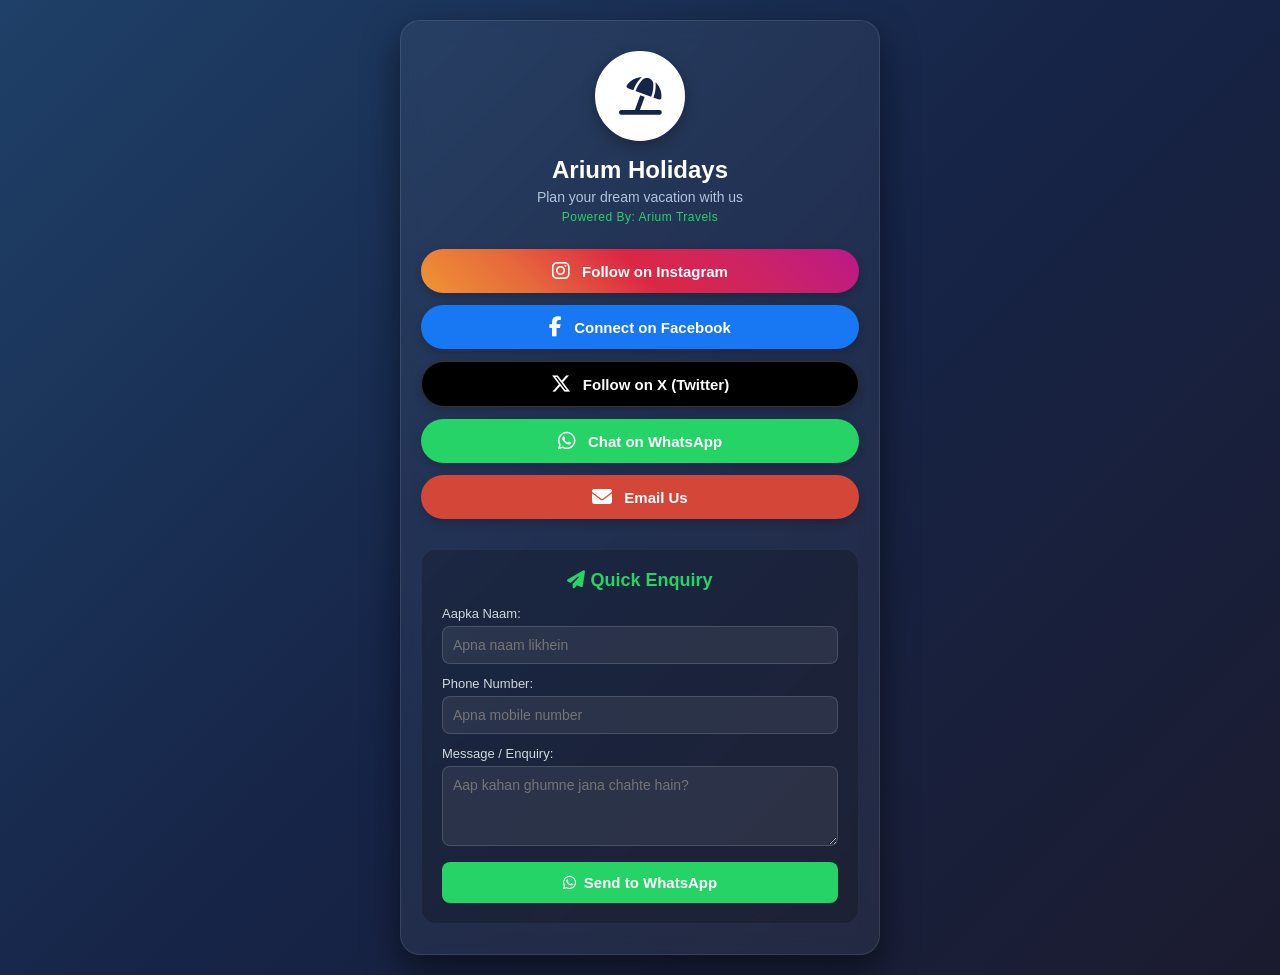
==== index.html @ dd7bf719 "Add files via upload" ====
<!DOCTYPE html>
<html lang="en">
<head>
    <meta charset="UTF-8">
    <meta name="viewport" content="width=device-width, initial-scale=1.0">
    <title>Arium Holidays - Connect With Us</title>
    <link rel="stylesheet" href="https://cdnjs.cloudflare.com/ajax/libs/font-awesome/6.4.0/css/all.min.css">
    <style>
        * {
            margin: 0;
            padding: 0;
            box-sizing: border-box;
            font-family: 'Segoe UI', Tahoma, Geneva, Verdana, sans-serif;
        }
        body {
            background: linear-gradient(135deg, #1f4068, #162447, #1b1b2f);
            color: #ffffff;
            min-height: 100vh;
            display: flex;
            justify-content: center;
            align-items: center;
            padding: 20px;
        }
        .container {
            width: 100%;
            max-width: 480px;
            background: rgba(255, 255, 255, 0.05);
            backdrop-filter: blur(10px);
            border: 1px solid rgba(255, 255, 255, 0.1);
            border-radius: 20px;
            padding: 30px 20px;
            box-shadow: 0 15px 35px rgba(0, 0, 0, 0.5);
            text-align: center;
        }
        .logo-container {
            width: 90px;
            height: 90px;
            margin: 0 auto 15px;
            border-radius: 50%;
            overflow: hidden;
            border: 3px solid #ffffff;
            background: #ffffff;
            display: flex;
            align-items: center;
            justify-content: center;
            box-shadow: 0 5px 15px rgba(0,0,0,0.3);
        }
        .logo-container i {
            font-size: 38px;
            color: #162447;
        }
        h1 { font-size: 24px; margin-bottom: 5px; color: #ffffff; }
        p.subtitle { font-size: 14px; color: #b0c4de; margin-bottom: 5px; }
        .powered-by {
            font-size: 12px;
            color: #25d366;
            margin-bottom: 25px;
            font-weight: 500;
            letter-spacing: 0.5px;
        }
        .social-links {
            display: flex;
            flex-direction: column;
            gap: 12px;
            margin-bottom: 30px;
        }
        .btn {
            display: flex;
            align-items: center;
            justify-content: center;
            gap: 12px;
            padding: 12px 20px;
            border-radius: 50px;
            text-decoration: none;
            color: #ffffff;
            font-weight: 600;
            font-size: 15px;
            transition: all 0.3s ease;
            box-shadow: 0 4px 10px rgba(0,0,0,0.2);
        }
        .btn i { font-size: 20px; }
        .btn-instagram {
            background: linear-gradient(45deg, #f09433, #e6683c, #dc2743, #cc2366, #bc1888);
        }
        .btn-facebook { background: #1877f2; }
        .btn-twitter { background: #000000; border: 1px solid #333; }
        .btn-whatsapp { background: #25d366; }
        .btn-email { background: #d44638; }
        .btn:hover { transform: translateY(-3px); opacity: 0.95; }
        .form-section {
            background: rgba(0, 0, 0, 0.2);
            padding: 20px;
            border-radius: 15px;
            text-align: left;
            border: 1px solid rgba(255, 255, 255, 0.05);
        }
        .form-section h3 {
            font-size: 18px;
            margin-bottom: 15px;
            text-align: center;
            color: #25d366;
        }
        .input-group { margin-bottom: 12px; }
        .input-group label {
            display: block;
            font-size: 13px;
            margin-bottom: 5px;
            color: #cfd8dc;
        }
        .input-group input,
        .input-group textarea {
            width: 100%;
            padding: 10px;
            background: rgba(255, 255, 255, 0.07);
            border: 1px solid rgba(255, 255, 255, 0.15);
            border-radius: 8px;
            color: #ffffff;
            font-size: 14px;
            outline: none;
        }
        .input-group textarea {
            resize: vertical;
            height: 80px;
        }
        .submit-btn {
            width: 100%;
            padding: 12px;
            background: #25d366;
            color: #ffffff;
            border: none;
            border-radius: 8px;
            font-weight: 600;
            font-size: 15px;
            cursor: pointer;
            display: flex;
            align-items: center;
            justify-content: center;
            gap: 8px;
        }
        .submit-btn:hover { background: #20ba5a; }
    </style>
</head>
<body>
    <div class="container">
        <div class="logo-container">
            <i class="fa-solid fa-umbrella-beach"></i>
        </div>

        <h1>Arium Holidays</h1>
        <p class="subtitle">Plan your dream vacation with us</p>
        <div class="powered-by">Powered By: Arium Travels</div>

        <div class="social-links">
            <a href="https://instagram.com/AapkaInstagramUsername" target="_blank" class="btn btn-instagram">
                <i class="fa-brands fa-instagram"></i> Follow on Instagram
            </a>

            <a href="https://facebook.com/AapkaFacebookPage" target="_blank" class="btn btn-facebook">
                <i class="fa-brands fa-facebook-f"></i> Connect on Facebook
            </a>

            <a href="https://x.com/AapkaXUsername" target="_blank" class="btn btn-twitter">
                <i class="fa-brands fa-x-twitter"></i> Follow on X (Twitter)
            </a>

            <a href="https://wa.me/919889890368?text=Hello,%20mujhe%20Arium%20Holidays%20ke%20packages%20ke%20bare%20mein%20jaankari%20chahiye." target="_blank" class="btn btn-whatsapp">
                <i class="fa-brands fa-whatsapp"></i> Chat on WhatsApp
            </a>

            <a href="mailto:Sales@ariumtravels.com" class="btn btn-email">
                <i class="fa-solid fa-envelope"></i> Email Us
            </a>
        </div>

        <div class="form-section">
            <h3><i class="fa-solid fa-paper-plane"></i> Quick Enquiry</h3>

            <form id="whatsappForm" onsubmit="sendToWhatsApp(event)">
                <div class="input-group">
                    <label for="name">Aapka Naam:</label>
                    <input type="text" id="name" placeholder="Apna naam likhein" required>
                </div>

                <div class="input-group">
                    <label for="phone">Phone Number:</label>
                    <input type="tel" id="phone" placeholder="Apna mobile number" required>
                </div>

                <div class="input-group">
                    <label for="message">Message / Enquiry:</label>
                    <textarea id="message" placeholder="Aap kahan ghumne jana chahte hain?" required></textarea>
                </div>

                <button type="submit" class="submit-btn">
                    <i class="fa-brands fa-whatsapp"></i> Send to WhatsApp
                </button>
            </form>
        </div>
    </div>

    <script>
        function sendToWhatsApp(event) {
            event.preventDefault();

            const whatsappNumber = "919889890368";
            const name = document.getElementById('name').value;
            const phone = document.getElementById('phone').value;
            const message = document.getElementById('message').value;

            const url = `https://wa.me/${whatsappNumber}?text=${encodeURIComponent(
                `*New Holiday Enquiry (Arium Holidays)*\n\n*Name:* ${name}\n*Phone:* ${phone}\n*Message:* ${message}`
            )}`;

            window.open(url, '_blank');
        }
    </script>
</body>
</html>
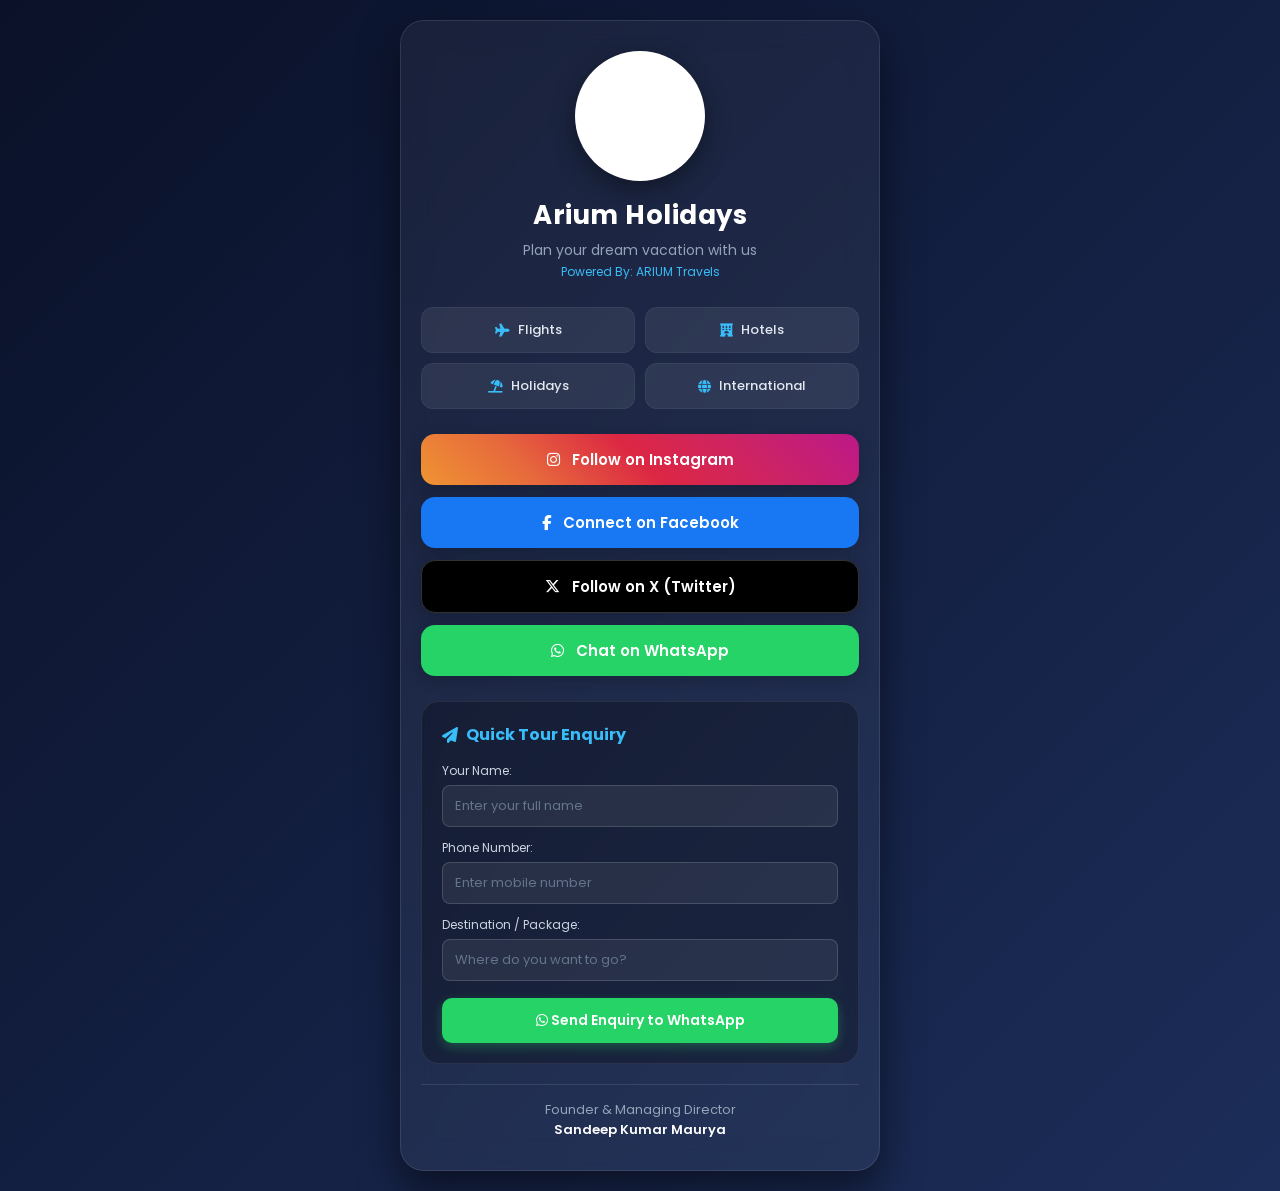
==== commit 02dfad26: "Revamp index.html with new title and styles Updated title and styling for improved aesthetics. Enhan" ====
--- a/index.html
+++ b/index.html
@@ -3,17 +3,18 @@
 <head>
     <meta charset="UTF-8">
     <meta name="viewport" content="width=device-width, initial-scale=1.0">
-    <title>Arium Holidays - Connect With Us</title>
+    <title>Arium Holidays | Powered By Arium Travels</title>
+    <link href="https://fonts.googleapis.com/css2?family=Poppins:wght@300;400;500;600;700&display=swap" rel="stylesheet">
     <link rel="stylesheet" href="https://cdnjs.cloudflare.com/ajax/libs/font-awesome/6.4.0/css/all.min.css">
     <style>
         * {
             margin: 0;
             padding: 0;
             box-sizing: border-box;
-            font-family: 'Segoe UI', Tahoma, Geneva, Verdana, sans-serif;
+            font-family: 'Poppins', sans-serif;
         }
         body {
-            background: linear-gradient(135deg, #1f4068, #162447, #1b1b2f);
+            background: linear-gradient(135deg, #0a1128 0%, #1c2d59 100%);
             color: #ffffff;
             min-height: 100vh;
             display: flex;
@@ -25,194 +26,230 @@
             width: 100%;
             max-width: 480px;
             background: rgba(255, 255, 255, 0.05);
-            backdrop-filter: blur(10px);
+            backdrop-filter: blur(16px);
+            -webkit-backdrop-filter: blur(16px);
             border: 1px solid rgba(255, 255, 255, 0.1);
-            border-radius: 20px;
+            border-radius: 24px;
             padding: 30px 20px;
-            box-shadow: 0 15px 35px rgba(0, 0, 0, 0.5);
+            box-shadow: 0 20px 40px rgba(0, 0, 0, 0.5);
             text-align: center;
         }
         .logo-container {
-            width: 90px;
-            height: 90px;
-            margin: 0 auto 15px;
+            width: 130px;
+            height: 130px;
+            margin: 0 auto 15px auto;
             border-radius: 50%;
             overflow: hidden;
-            border: 3px solid #ffffff;
+            border: 3px solid rgba(255, 255, 255, 0.2);
+            box-shadow: 0 8px 25px rgba(0, 0, 0, 0.4);
             background: #ffffff;
+        }
+        .logo-container img {
+            width: 100%;
+            height: 100%;
+            object-fit: cover;
+        }
+        h1 {
+            font-size: 26px;
+            font-weight: 700;
+            margin-bottom: 5px;
+            letter-spacing: 0.5px;
+        }
+        .tagline {
+            font-size: 14px;
+            color: #94a3b8;
+            margin-bottom: 25px;
+            font-weight: 400;
+        }
+        .services-grid {
+            display: grid;
+            grid-template-columns: repeat(2, 1fr);
+            gap: 10px;
+            margin-bottom: 25px;
+        }
+        .service-card {
+            background: rgba(255, 255, 255, 0.08);
+            border: 1px solid rgba(255, 255, 255, 0.05);
+            padding: 12px;
+            border-radius: 12px;
+            font-size: 13px;
+            font-weight: 500;
+            color: #e2e8f0;
             display: flex;
             align-items: center;
             justify-content: center;
-            box-shadow: 0 5px 15px rgba(0,0,0,0.3);
-        }
-        .logo-container i {
-            font-size: 38px;
-            color: #162447;
-        }
-        h1 { font-size: 24px; margin-bottom: 5px; color: #ffffff; }
-        p.subtitle { font-size: 14px; color: #b0c4de; margin-bottom: 5px; }
-        .powered-by {
-            font-size: 12px;
-            color: #25d366;
-            margin-bottom: 25px;
-            font-weight: 500;
-            letter-spacing: 0.5px;
-        }
-        .social-links {
+            gap: 8px;
+        }
+        .service-card i {
+            color: #38bdf8;
+        }
+        .btn-group {
             display: flex;
             flex-direction: column;
             gap: 12px;
-            margin-bottom: 30px;
-        }
-        .btn {
+            margin-bottom: 25px;
+        }
+        .social-btn {
             display: flex;
             align-items: center;
             justify-content: center;
             gap: 12px;
-            padding: 12px 20px;
-            border-radius: 50px;
+            width: 100%;
+            padding: 14px;
+            border-radius: 14px;
+            font-size: 15px;
+            font-weight: 600;
             text-decoration: none;
             color: #ffffff;
-            font-weight: 600;
-            font-size: 15px;
-            transition: all 0.3s ease;
-            box-shadow: 0 4px 10px rgba(0,0,0,0.2);
-        }
-        .btn i { font-size: 20px; }
-        .btn-instagram {
-            background: linear-gradient(45deg, #f09433, #e6683c, #dc2743, #cc2366, #bc1888);
-        }
-        .btn-facebook { background: #1877f2; }
-        .btn-twitter { background: #000000; border: 1px solid #333; }
-        .btn-whatsapp { background: #25d366; }
-        .btn-email { background: #d44638; }
-        .btn:hover { transform: translateY(-3px); opacity: 0.95; }
-        .form-section {
-            background: rgba(0, 0, 0, 0.2);
+            transition: transform 0.2s ease, opacity 0.2s ease;
+            box-shadow: 0 4px 15px rgba(0,0,0,0.2);
+        }
+        .social-btn:active {
+            transform: scale(0.98);
+        }
+        .instagram { background: linear-gradient(45deg, #f09433, #e6683c, #dc2743, #cc2366, #bc1888); }
+        .facebook { background: #1877f2; }
+        .twitter { background: #000000; border: 1px solid #333; }
+        .whatsapp { background: #25d366; }
+        .email-btn { background: #ea4335; }
+
+        .enquiry-box {
+            background: rgba(0, 0, 0, 0.25);
+            border: 1px solid rgba(255, 255, 255, 0.08);
+            border-radius: 18px;
             padding: 20px;
-            border-radius: 15px;
             text-align: left;
-            border: 1px solid rgba(255, 255, 255, 0.05);
-        }
-        .form-section h3 {
-            font-size: 18px;
+            margin-bottom: 20px;
+        }
+        .enquiry-box h3 {
+            font-size: 16px;
+            color: #38bdf8;
             margin-bottom: 15px;
-            text-align: center;
-            color: #25d366;
-        }
-        .input-group { margin-bottom: 12px; }
-        .input-group label {
+            display: flex;
+            align-items: center;
+            gap: 8px;
+        }
+        .form-group {
+            margin-bottom: 12px;
+        }
+        .form-group label {
             display: block;
-            font-size: 13px;
+            font-size: 12px;
+            color: #cbd5e1;
             margin-bottom: 5px;
-            color: #cfd8dc;
-        }
-        .input-group input,
-        .input-group textarea {
-            width: 100%;
-            padding: 10px;
+        }
+        .form-control {
+            width: 100%;
+            padding: 10px 12px;
             background: rgba(255, 255, 255, 0.07);
             border: 1px solid rgba(255, 255, 255, 0.15);
             border-radius: 8px;
             color: #ffffff;
+            font-size: 13px;
+            outline: none;
+        }
+        .form-control::placeholder {
+            color: #64748b;
+        }
+        .submit-btn {
+            width: 100%;
+            background: #25d366;
+            color: white;
+            border: none;
+            padding: 12px;
+            border-radius: 10px;
+            font-weight: 600;
             font-size: 14px;
-            outline: none;
-        }
-        .input-group textarea {
-            resize: vertical;
-            height: 80px;
-        }
-        .submit-btn {
-            width: 100%;
-            padding: 12px;
-            background: #25d366;
-            color: #ffffff;
-            border: none;
-            border-radius: 8px;
+            cursor: pointer;
+            margin-top: 5px;
+            box-shadow: 0 4px 12px rgba(37, 211, 102, 0.3);
+        }
+        .founder-section {
+            border-top: 1px solid rgba(255, 255, 255, 0.1);
+            padding-top: 15px;
+            margin-top: 15px;
+            font-size: 13px;
+            color: #94a3b8;
+        }
+        .founder-section span {
+            color: #ffffff;
             font-weight: 600;
-            font-size: 15px;
-            cursor: pointer;
-            display: flex;
-            align-items: center;
-            justify-content: center;
-            gap: 8px;
-        }
-        .submit-btn:hover { background: #20ba5a; }
+        }
     </style>
 </head>
 <body>
+
     <div class="container">
+        <!-- Logo -->
         <div class="logo-container">
-            <i class="fa-solid fa-umbrella-beach"></i>
+            <img src="45288.png" alt="Arium Holidays Logo">
         </div>
 
         <h1>Arium Holidays</h1>
-        <p class="subtitle">Plan your dream vacation with us</p>
-        <div class="powered-by">Powered By: Arium Travels</div>
-
-        <div class="social-links">
-            <a href="https://instagram.com/AapkaInstagramUsername" target="_blank" class="btn btn-instagram">
-                <i class="fa-brands fa-instagram"></i> Follow on Instagram
-            </a>
-
-            <a href="https://facebook.com/AapkaFacebookPage" target="_blank" class="btn btn-facebook">
-                <i class="fa-brands fa-facebook-f"></i> Connect on Facebook
-            </a>
-
-            <a href="https://x.com/AapkaXUsername" target="_blank" class="btn btn-twitter">
-                <i class="fa-brands fa-x-twitter"></i> Follow on X (Twitter)
-            </a>
-
-            <a href="https://wa.me/919889890368?text=Hello,%20mujhe%20Arium%20Holidays%20ke%20packages%20ke%20bare%20mein%20jaankari%20chahiye." target="_blank" class="btn btn-whatsapp">
-                <i class="fa-brands fa-whatsapp"></i> Chat on WhatsApp
-            </a>
-
-            <a href="mailto:Sales@ariumtravels.com" class="btn btn-email">
-                <i class="fa-solid fa-envelope"></i> Email Us
-            </a>
-        </div>
-
-        <div class="form-section">
-            <h3><i class="fa-solid fa-paper-plane"></i> Quick Enquiry</h3>
-
-            <form id="whatsappForm" onsubmit="sendToWhatsApp(event)">
-                <div class="input-group">
-                    <label for="name">Aapka Naam:</label>
-                    <input type="text" id="name" placeholder="Apna naam likhein" required>
+        <p class="tagline">Plan your dream vacation with us<br><span style="font-size: 12px; color: #38bdf8;">Powered By: ARIUM Travels</span></p>
+
+        <!-- Services Highlights -->
+        <div class="services-grid">
+            <div class="service-card"><i class="fas fa-plane"></i> Flights</div>
+            <div class="service-card"><i class="fas fa-hotel"></i> Hotels</div>
+            <div class="service-card"><i class="fas fa-umbrella-beach"></i> Holidays</div>
+            <div class="service-card"><i class="fas fa-globe"></i> International</div>
+        </div>
+
+        <!-- Social Links Buttons -->
+        <div class="btn-group">
+            <a href="https://www.instagram.com/ariumtravels?stkn=MW42bW94dzFkc2R2MA==" target="_blank" class="social-btn instagram">
+                <i class="fab fa-instagram"></i> Follow on Instagram
+            </a>
+            <a href="https://www.facebook.com/share/1Ei2sTT6kd/" target="_blank" class="social-btn facebook">
+                <i class="fab fa-facebook-f"></i> Connect on Facebook
+            </a>
+            <a href="https://x.com/AriumTravel" target="_blank" class="social-btn twitter">
+                <i class="fab fa-x-twitter"></i> Follow on X (Twitter)
+            </a>
+            <a href="https://wa.me/919889890368?text=Hello%20Arium%20Holidays,%20I%20want%20to%20enquire%20about%20tour%20packages." target="_blank" class="social-btn whatsapp">
+                <i class="fab fa-whatsapp"></i> Chat on WhatsApp
+            </a>
+        </div>
+
+        <!-- Quick Enquiry Form -->
+        <div class="enquiry-box">
+            <h3><i class="fas fa-paper-plane"></i> Quick Tour Enquiry</h3>
+            <form id="enquiryForm" onsubmit="sendToWhatsApp(event)">
+                <div class="form-group">
+                    <label>Your Name:</label>
+                    <input type="text" id="name" class="form-control" placeholder="Enter your full name" required>
                 </div>
-
-                <div class="input-group">
-                    <label for="phone">Phone Number:</label>
-                    <input type="tel" id="phone" placeholder="Apna mobile number" required>
+                <div class="form-group">
+                    <label>Phone Number:</label>
+                    <input type="tel" id="phone" class="form-control" placeholder="Enter mobile number" required>
                 </div>
-
-                <div class="input-group">
-                    <label for="message">Message / Enquiry:</label>
-                    <textarea id="message" placeholder="Aap kahan ghumne jana chahte hain?" required></textarea>
+                <div class="form-group">
+                    <label>Destination / Package:</label>
+                    <input type="text" id="destination" class="form-control" placeholder="Where do you want to go?" required>
                 </div>
-
-                <button type="submit" class="submit-btn">
-                    <i class="fa-brands fa-whatsapp"></i> Send to WhatsApp
-                </button>
+                <button type="submit" class="submit-btn"><i class="fab fa-whatsapp"></i> Send Enquiry to WhatsApp</button>
             </form>
+        </div>
+
+        <!-- Founder Details -->
+        <div class="founder-section">
+            Founder & Managing Director<br>
+            <span>Sandeep Kumar Maurya</span>
         </div>
     </div>
 
     <script>
         function sendToWhatsApp(event) {
             event.preventDefault();
-
-            const whatsappNumber = "919889890368";
-            const name = document.getElementById('name').value;
-            const phone = document.getElementById('phone').value;
-            const message = document.getElementById('message').value;
-
-            const url = `https://wa.me/${whatsappNumber}?text=${encodeURIComponent(
-                `*New Holiday Enquiry (Arium Holidays)*\n\n*Name:* ${name}\n*Phone:* ${phone}\n*Message:* ${message}`
-            )}`;
-
-            window.open(url, '_blank');
+            let name = document.getElementById('name').value;
+            let phone = document.getElementById('phone').value;
+            let destination = document.getElementById('destination').value;
+
+            let whatsappUrl = `https://wa.me/919889890368?text=New%20Tour%20Enquiry:%0A*Name:*%20${encodeURIComponent(name)}%0A*Phone:*%20${encodeURIComponent(phone)}%0A*Destination:*%20${encodeURIComponent(destination)}`;
+            
+            window.open(whatsappUrl, '_blank');
         }
     </script>
 </body>
-</html>+</html>
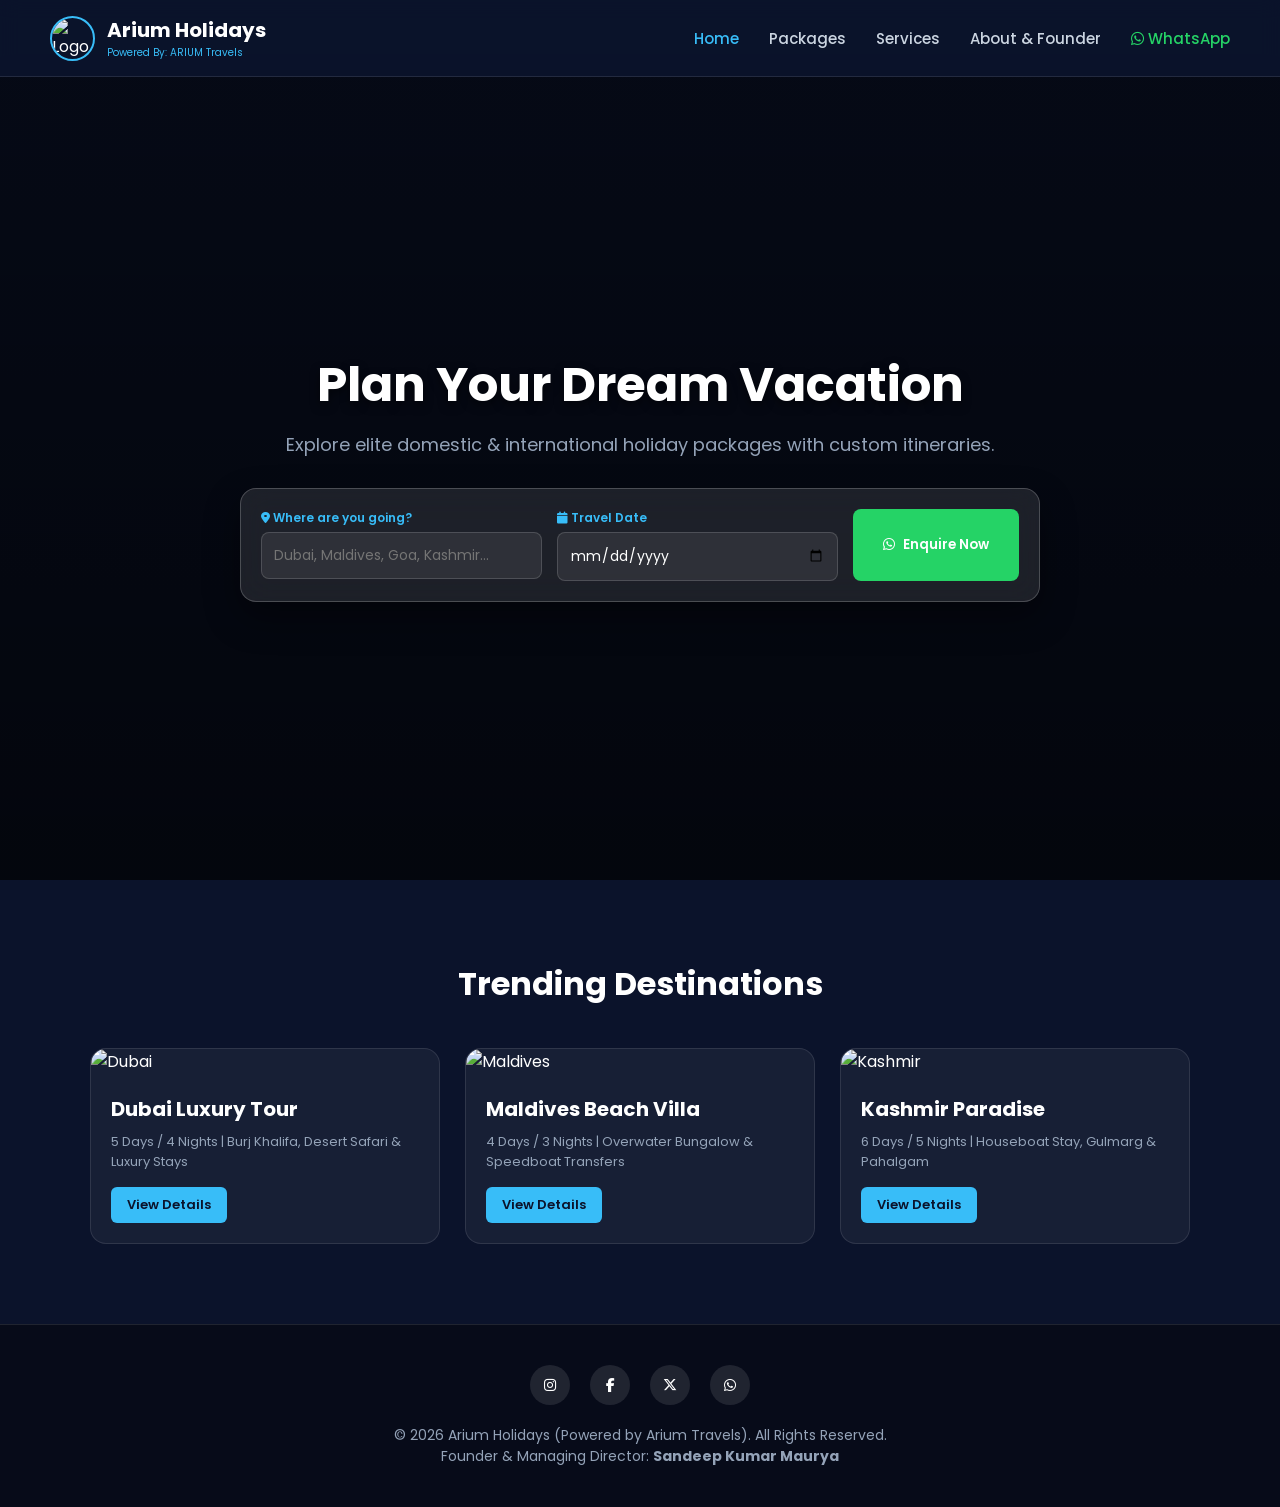
==== commit 18738703: "Update title and restructure HTML layout" ====
--- a/index.html
+++ b/index.html
@@ -3,252 +3,130 @@
 <head>
     <meta charset="UTF-8">
     <meta name="viewport" content="width=device-width, initial-scale=1.0">
-    <title>Arium Holidays | Powered By Arium Travels</title>
+    <title>Arium Holidays | Premium Travel Portal</title>
     <link href="https://fonts.googleapis.com/css2?family=Poppins:wght@300;400;500;600;700&display=swap" rel="stylesheet">
     <link rel="stylesheet" href="https://cdnjs.cloudflare.com/ajax/libs/font-awesome/6.4.0/css/all.min.css">
     <style>
-        * {
-            margin: 0;
-            padding: 0;
-            box-sizing: border-box;
-            font-family: 'Poppins', sans-serif;
-        }
-        body {
-            background: linear-gradient(135deg, #0a1128 0%, #1c2d59 100%);
-            color: #ffffff;
-            min-height: 100vh;
-            display: flex;
-            justify-content: center;
-            align-items: center;
-            padding: 20px;
-        }
-        .container {
-            width: 100%;
-            max-width: 480px;
-            background: rgba(255, 255, 255, 0.05);
-            backdrop-filter: blur(16px);
-            -webkit-backdrop-filter: blur(16px);
-            border: 1px solid rgba(255, 255, 255, 0.1);
-            border-radius: 24px;
-            padding: 30px 20px;
-            box-shadow: 0 20px 40px rgba(0, 0, 0, 0.5);
-            text-align: center;
-        }
-        .logo-container {
-            width: 130px;
-            height: 130px;
-            margin: 0 auto 15px auto;
-            border-radius: 50%;
-            overflow: hidden;
-            border: 3px solid rgba(255, 255, 255, 0.2);
-            box-shadow: 0 8px 25px rgba(0, 0, 0, 0.4);
-            background: #ffffff;
-        }
-        .logo-container img {
-            width: 100%;
-            height: 100%;
-            object-fit: cover;
-        }
-        h1 {
-            font-size: 26px;
-            font-weight: 700;
-            margin-bottom: 5px;
-            letter-spacing: 0.5px;
-        }
-        .tagline {
-            font-size: 14px;
-            color: #94a3b8;
-            margin-bottom: 25px;
-            font-weight: 400;
-        }
-        .services-grid {
-            display: grid;
-            grid-template-columns: repeat(2, 1fr);
-            gap: 10px;
-            margin-bottom: 25px;
-        }
-        .service-card {
-            background: rgba(255, 255, 255, 0.08);
-            border: 1px solid rgba(255, 255, 255, 0.05);
-            padding: 12px;
-            border-radius: 12px;
-            font-size: 13px;
-            font-weight: 500;
-            color: #e2e8f0;
-            display: flex;
-            align-items: center;
-            justify-content: center;
-            gap: 8px;
-        }
-        .service-card i {
-            color: #38bdf8;
-        }
-        .btn-group {
-            display: flex;
-            flex-direction: column;
-            gap: 12px;
-            margin-bottom: 25px;
-        }
-        .social-btn {
-            display: flex;
-            align-items: center;
-            justify-content: center;
-            gap: 12px;
-            width: 100%;
-            padding: 14px;
-            border-radius: 14px;
-            font-size: 15px;
-            font-weight: 600;
-            text-decoration: none;
-            color: #ffffff;
-            transition: transform 0.2s ease, opacity 0.2s ease;
-            box-shadow: 0 4px 15px rgba(0,0,0,0.2);
-        }
-        .social-btn:active {
-            transform: scale(0.98);
-        }
-        .instagram { background: linear-gradient(45deg, #f09433, #e6683c, #dc2743, #cc2366, #bc1888); }
-        .facebook { background: #1877f2; }
-        .twitter { background: #000000; border: 1px solid #333; }
-        .whatsapp { background: #25d366; }
-        .email-btn { background: #ea4335; }
-
-        .enquiry-box {
-            background: rgba(0, 0, 0, 0.25);
-            border: 1px solid rgba(255, 255, 255, 0.08);
-            border-radius: 18px;
-            padding: 20px;
-            text-align: left;
-            margin-bottom: 20px;
-        }
-        .enquiry-box h3 {
-            font-size: 16px;
-            color: #38bdf8;
-            margin-bottom: 15px;
-            display: flex;
-            align-items: center;
-            gap: 8px;
-        }
-        .form-group {
-            margin-bottom: 12px;
-        }
-        .form-group label {
-            display: block;
-            font-size: 12px;
-            color: #cbd5e1;
-            margin-bottom: 5px;
-        }
-        .form-control {
-            width: 100%;
-            padding: 10px 12px;
-            background: rgba(255, 255, 255, 0.07);
-            border: 1px solid rgba(255, 255, 255, 0.15);
-            border-radius: 8px;
-            color: #ffffff;
-            font-size: 13px;
-            outline: none;
-        }
-        .form-control::placeholder {
-            color: #64748b;
-        }
-        .submit-btn {
-            width: 100%;
-            background: #25d366;
-            color: white;
-            border: none;
-            padding: 12px;
-            border-radius: 10px;
-            font-weight: 600;
-            font-size: 14px;
-            cursor: pointer;
-            margin-top: 5px;
-            box-shadow: 0 4px 12px rgba(37, 211, 102, 0.3);
-        }
-        .founder-section {
-            border-top: 1px solid rgba(255, 255, 255, 0.1);
-            padding-top: 15px;
-            margin-top: 15px;
-            font-size: 13px;
-            color: #94a3b8;
-        }
-        .founder-section span {
-            color: #ffffff;
-            font-weight: 600;
+        * { margin: 0; padding: 0; box-sizing: border-box; font-family: 'Poppins', sans-serif; }
+        body { background: #0b132b; color: #fff; }
+        header { background: rgba(11, 19, 43, 0.95); backdrop-filter: blur(10px); position: fixed; width: 100%; top: 0; z-index: 1000; border-bottom: 1px solid rgba(255,255,255,0.1); display: flex; justify-content: space-between; align-items: center; padding: 15px 50px; }
+        .logo-area { display: flex; align-items: center; gap: 12px; text-decoration: none; color: #fff; }
+        .logo-area img { width: 45px; height: 45px; border-radius: 50%; object-fit: cover; border: 2px solid #38bdf8; }
+        .logo-area h2 { font-size: 20px; font-weight: 700; }
+        .logo-area span { display: block; font-size: 10px; color: #38bdf8; font-weight: 400; }
+        nav { display: flex; gap: 30px; align-items: center; }
+        nav a { color: #cbd5e1; text-decoration: none; font-size: 15px; font-weight: 500; transition: color 0.3s; }
+        nav a:hover, nav a.active { color: #38bdf8; }
+        .hero { height: 90vh; background: linear-gradient(rgba(0,0,0,0.5), rgba(0,0,0,0.7)), url('https://images.unsplash.com/photo-1488646953014-85cb44e25828?auto=format&fit=crop&w=1920&q=80') center/cover no-repeat; display: flex; flex-direction: column; justify-content: center; align-items: center; text-align: center; padding: 0 20px; margin-top: 70px; }
+        .hero h1 { font-size: 48px; font-weight: 700; margin-bottom: 10px; color: #ffffff; text-shadow: 0 4px 10px rgba(0,0,0,0.5); }
+        .hero p { font-size: 18px; color: #94a3b8; margin-bottom: 30px; }
+        .search-box { background: rgba(255, 255, 255, 0.1); backdrop-filter: blur(16px); padding: 20px; border-radius: 16px; border: 1px solid rgba(255,255,255,0.2); display: flex; gap: 15px; max-width: 800px; width: 100%; box-shadow: 0 15px 35px rgba(0,0,0,0.4); }
+        .search-field { flex: 1; text-align: left; }
+        .search-field label { display: block; font-size: 12px; color: #38bdf8; margin-bottom: 5px; font-weight: 600; }
+        .search-field input { width: 100%; padding: 12px; background: rgba(255,255,255,0.08); border: 1px solid rgba(255,255,255,0.15); border-radius: 8px; color: #fff; font-size: 14px; outline: none; }
+        .search-btn { background: #25d366; color: #fff; border: none; padding: 0 30px; border-radius: 8px; font-weight: 600; cursor: pointer; transition: background 0.3s; display: flex; align-items: center; gap: 8px; }
+        .search-btn:hover { background: #20ba5a; }
+        .features-section { padding: 80px 50px; max-width: 1200px; margin: 0 auto; text-align: center; }
+        .features-section h2 { font-size: 32px; margin-bottom: 40px; color: #fff; }
+        .grid { display: grid; grid-template-columns: repeat(auto-fit, minmax(260px, 1fr)); gap: 25px; }
+        .card { background: rgba(255,255,255,0.05); border: 1px solid rgba(255,255,255,0.1); border-radius: 16px; overflow: hidden; transition: transform 0.3s; text-align: left; }
+        .card:hover { transform: translateY(-8px); border-color: #38bdf8; }
+        .card img { width: 100%; height: 180px; object-fit: cover; }
+        .card-content { padding: 20px; }
+        .card-content h3 { font-size: 20px; margin-bottom: 8px; }
+        .card-content p { font-size: 13px; color: #94a3b8; margin-bottom: 15px; }
+        .card-btn { display: inline-block; background: #38bdf8; color: #0b132b; padding: 8px 16px; border-radius: 6px; font-weight: 600; text-decoration: none; font-size: 13px; }
+        footer { background: #070b19; padding: 40px 50px; border-top: 1px solid rgba(255,255,255,0.1); text-align: center; font-size: 14px; color: #94a3b8; }
+        .social-icons { display: flex; justify-content: center; gap: 20px; margin-bottom: 20px; }
+        .social-icons a { color: #fff; background: rgba(255,255,255,0.1); width: 40px; height: 40px; border-radius: 50%; display: flex; align-items: center; justify-content: center; text-decoration: none; transition: background 0.3s; }
+        .social-icons a:hover { background: #38bdf8; color: #0b132b; }
+        @media(max-width: 768px) {
+            header { padding: 15px 20px; }
+            nav { display: none; }
+            .hero h1 { font-size: 32px; }
+            .search-box { flex-direction: column; }
         }
     </style>
 </head>
 <body>
+    <header>
+        <a href="index.html" class="logo-area">
+            <img src="45288.png" alt="Logo">
+            <div>
+                <h2>Arium Holidays</h2>
+                <span>Powered By: ARIUM Travels</span>
+            </div>
+        </a>
+        <nav>
+            <a href="index.html" class="active">Home</a>
+            <a href="packages.html">Packages</a>
+            <a href="services.html">Services</a>
+            <a href="about.html">About & Founder</a>
+            <a href="https://wa.me/919889890368" target="_blank" style="color: #25d366;"><i class="fab fa-whatsapp"></i> WhatsApp</a>
+        </nav>
+    </header>
 
-    <div class="container">
-        <!-- Logo -->
-        <div class="logo-container">
-            <img src="45288.png" alt="Arium Holidays Logo">
+    <section class="hero">
+        <h1>Plan Your Dream Vacation</h1>
+        <p>Explore elite domestic & international holiday packages with custom itineraries.</p>
+        <div class="search-box">
+            <div class="search-field">
+                <label><i class="fas fa-map-marker-alt"></i> Where are you going?</label>
+                <input type="text" id="dest" placeholder="Dubai, Maldives, Goa, Kashmir...">
+            </div>
+            <div class="search-field">
+                <label><i class="fas fa-calendar"></i> Travel Date</label>
+                <input type="date" id="date">
+            </div>
+            <button class="search-btn" onclick="searchTrip()"><i class="fab fa-whatsapp"></i> Enquire Now</button>
         </div>
+    </section>
 
-        <h1>Arium Holidays</h1>
-        <p class="tagline">Plan your dream vacation with us<br><span style="font-size: 12px; color: #38bdf8;">Powered By: ARIUM Travels</span></p>
+    <section class="features-section">
+        <h2>Trending Destinations</h2>
+        <div class="grid">
+            <div class="card">
+                <img src="https://images.unsplash.com/photo-1512453979798-5ea266f8880c?auto=format&fit=crop&w=600&q=80" alt="Dubai">
+                <div class="card-content">
+                    <h3>Dubai Luxury Tour</h3>
+                    <p>5 Days / 4 Nights | Burj Khalifa, Desert Safari & Luxury Stays</p>
+                    <a href="packages.html" class="card-btn">View Details</a>
+                </div>
+            </div>
+            <div class="card">
+                <img src="https://images.unsplash.com/photo-1514282401047-d79a71a590e8?auto=format&fit=crop&w=600&q=80" alt="Maldives">
+                <div class="card-content">
+                    <h3>Maldives Beach Villa</h3>
+                    <p>4 Days / 3 Nights | Overwater Bungalow & Speedboat Transfers</p>
+                    <a href="packages.html" class="card-btn">View Details</a>
+                </div>
+            </div>
+            <div class="card">
+                <img src="https://images.unsplash.com/photo-1582510003544-4d00b7f74220?auto=format&fit=crop&w=600&q=80" alt="Kashmir">
+                <div class="card-content">
+                    <h3>Kashmir Paradise</h3>
+                    <p>6 Days / 5 Nights | Houseboat Stay, Gulmarg & Pahalgam</p>
+                    <a href="packages.html" class="card-btn">View Details</a>
+                </div>
+            </div>
+        </div>
+    </section>
 
-        <!-- Services Highlights -->
-        <div class="services-grid">
-            <div class="service-card"><i class="fas fa-plane"></i> Flights</div>
-            <div class="service-card"><i class="fas fa-hotel"></i> Hotels</div>
-            <div class="service-card"><i class="fas fa-umbrella-beach"></i> Holidays</div>
-            <div class="service-card"><i class="fas fa-globe"></i> International</div>
+    <footer>
+        <div class="social-icons">
+            <a href="https://www.instagram.com/ariumtravels?stkn=MW42bW94dzFkc2R2MA==" target="_blank"><i class="fab fa-instagram"></i></a>
+            <a href="https://www.facebook.com/share/1Ei2sTT6kd/" target="_blank"><i class="fab fa-facebook-f"></i></a>
+            <a href="https://x.com/AriumTravel" target="_blank"><i class="fab fa-x-twitter"></i></a>
+            <a href="https://wa.me/919889890368" target="_blank"><i class="fab fa-whatsapp"></i></a>
         </div>
-
-        <!-- Social Links Buttons -->
-        <div class="btn-group">
-            <a href="https://www.instagram.com/ariumtravels?stkn=MW42bW94dzFkc2R2MA==" target="_blank" class="social-btn instagram">
-                <i class="fab fa-instagram"></i> Follow on Instagram
-            </a>
-            <a href="https://www.facebook.com/share/1Ei2sTT6kd/" target="_blank" class="social-btn facebook">
-                <i class="fab fa-facebook-f"></i> Connect on Facebook
-            </a>
-            <a href="https://x.com/AriumTravel" target="_blank" class="social-btn twitter">
-                <i class="fab fa-x-twitter"></i> Follow on X (Twitter)
-            </a>
-            <a href="https://wa.me/919889890368?text=Hello%20Arium%20Holidays,%20I%20want%20to%20enquire%20about%20tour%20packages." target="_blank" class="social-btn whatsapp">
-                <i class="fab fa-whatsapp"></i> Chat on WhatsApp
-            </a>
-        </div>
-
-        <!-- Quick Enquiry Form -->
-        <div class="enquiry-box">
-            <h3><i class="fas fa-paper-plane"></i> Quick Tour Enquiry</h3>
-            <form id="enquiryForm" onsubmit="sendToWhatsApp(event)">
-                <div class="form-group">
-                    <label>Your Name:</label>
-                    <input type="text" id="name" class="form-control" placeholder="Enter your full name" required>
-                </div>
-                <div class="form-group">
-                    <label>Phone Number:</label>
-                    <input type="tel" id="phone" class="form-control" placeholder="Enter mobile number" required>
-                </div>
-                <div class="form-group">
-                    <label>Destination / Package:</label>
-                    <input type="text" id="destination" class="form-control" placeholder="Where do you want to go?" required>
-                </div>
-                <button type="submit" class="submit-btn"><i class="fab fa-whatsapp"></i> Send Enquiry to WhatsApp</button>
-            </form>
-        </div>
-
-        <!-- Founder Details -->
-        <div class="founder-section">
-            Founder & Managing Director<br>
-            <span>Sandeep Kumar Maurya</span>
-        </div>
-    </div>
+        <p>&copy; 2026 Arium Holidays (Powered by Arium Travels). All Rights Reserved.<br>Founder & Managing Director: <b>Sandeep Kumar Maurya</b></p>
+    </footer>
 
     <script>
-        function sendToWhatsApp(event) {
-            event.preventDefault();
-            let name = document.getElementById('name').value;
-            let phone = document.getElementById('phone').value;
-            let destination = document.getElementById('destination').value;
-
-            let whatsappUrl = `https://wa.me/919889890368?text=New%20Tour%20Enquiry:%0A*Name:*%20${encodeURIComponent(name)}%0A*Phone:*%20${encodeURIComponent(phone)}%0A*Destination:*%20${encodeURIComponent(destination)}`;
-            
-            window.open(whatsappUrl, '_blank');
+        function searchTrip() {
+            let dest = document.getElementById('dest').value || 'General Tour';
+            let date = document.getElementById('date').value || 'Flexible';
+            window.open(`https://wa.me/919889890368?text=Hello%20Arium%20Holidays,%20I%20want%20to%20enquire%20about%20a%20trip%20to%20*${encodeURIComponent(dest)}*%20on%20*${date}*`, '_blank');
         }
     </script>
 </body>
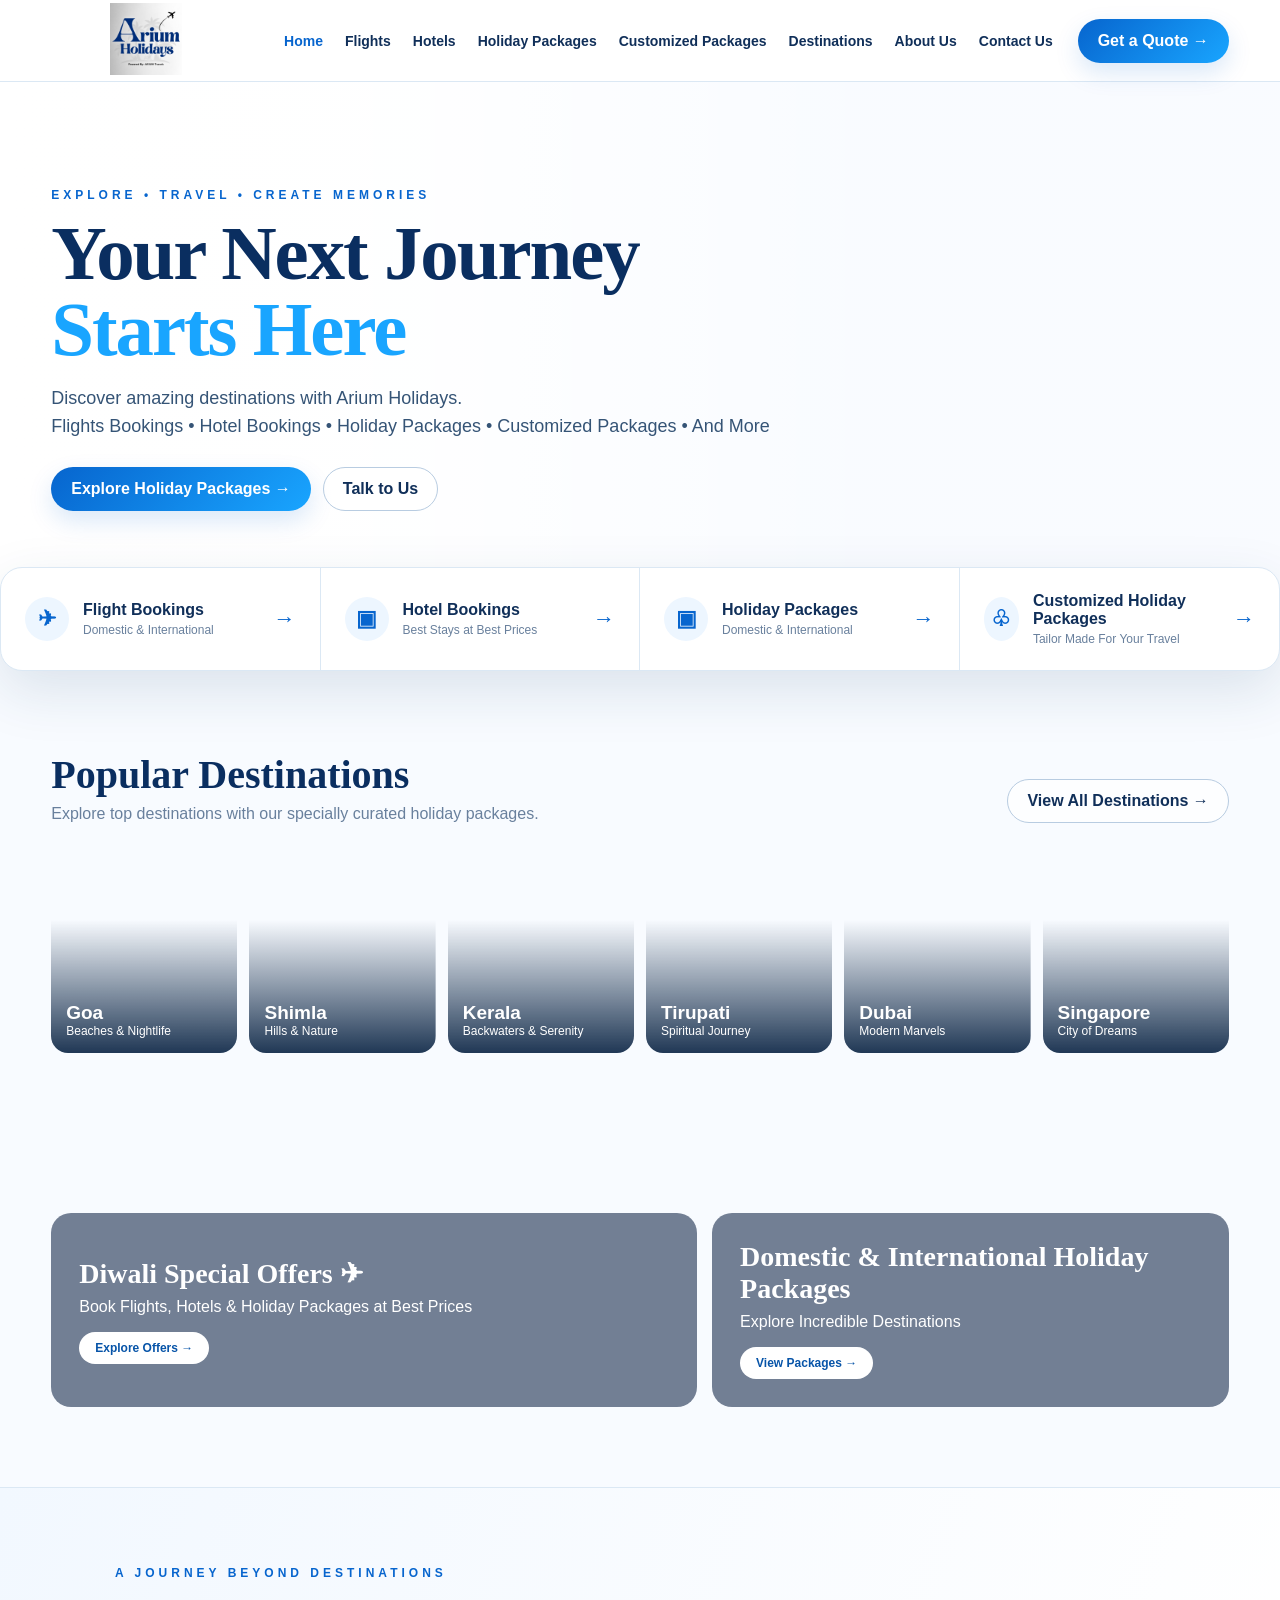
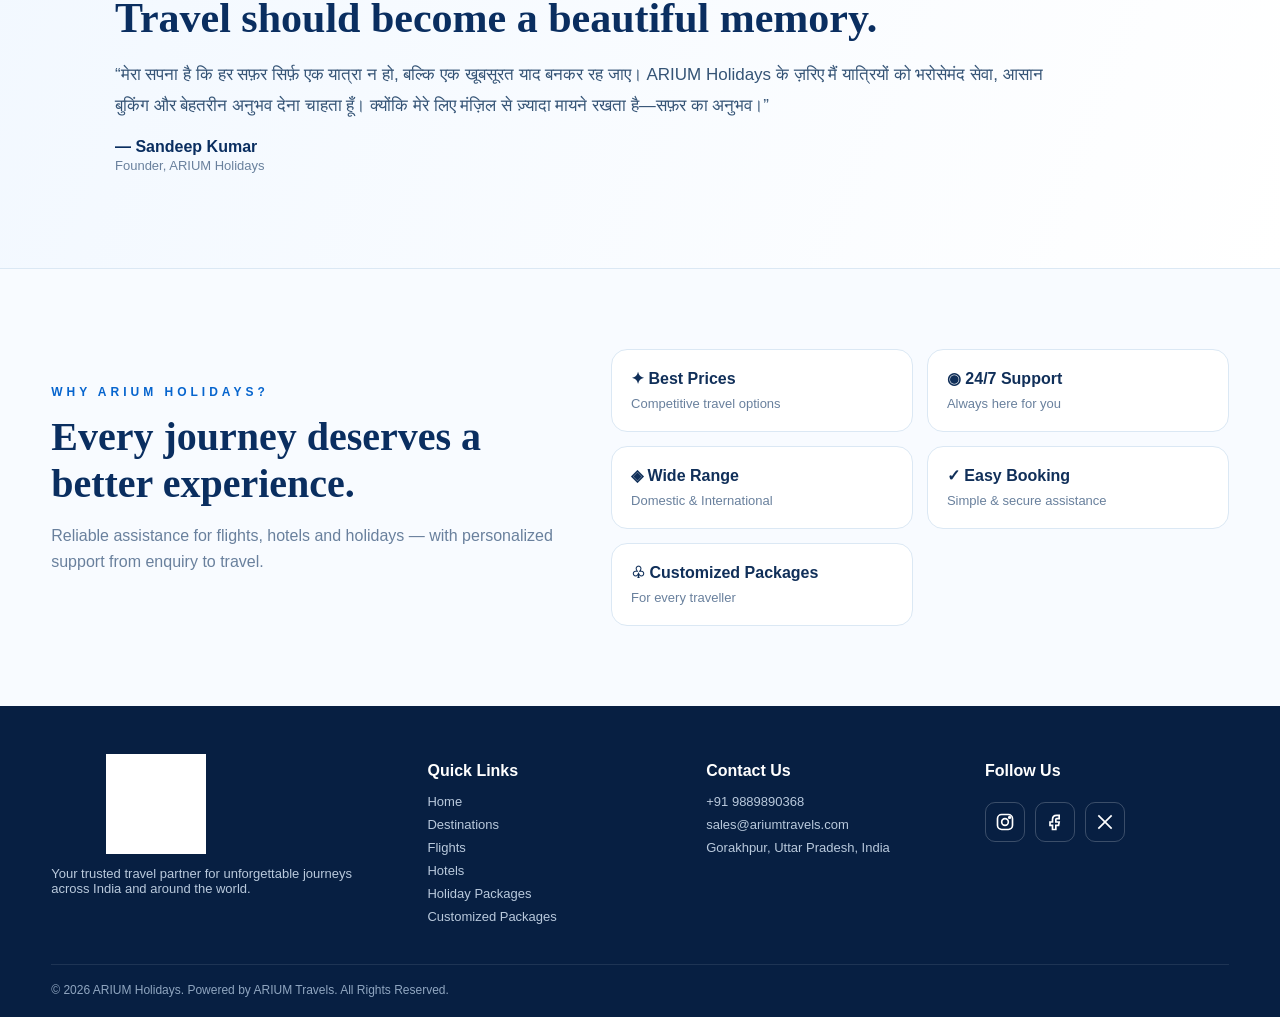
==== commit f871af69: "Add files via upload" ====
--- a/index.html
+++ b/index.html
@@ -1,133 +1,123 @@
-<!DOCTYPE html>
+<!doctype html>
 <html lang="en">
 <head>
-    <meta charset="UTF-8">
-    <meta name="viewport" content="width=device-width, initial-scale=1.0">
-    <title>Arium Holidays | Premium Travel Portal</title>
-    <link href="https://fonts.googleapis.com/css2?family=Poppins:wght@300;400;500;600;700&display=swap" rel="stylesheet">
-    <link rel="stylesheet" href="https://cdnjs.cloudflare.com/ajax/libs/font-awesome/6.4.0/css/all.min.css">
-    <style>
-        * { margin: 0; padding: 0; box-sizing: border-box; font-family: 'Poppins', sans-serif; }
-        body { background: #0b132b; color: #fff; }
-        header { background: rgba(11, 19, 43, 0.95); backdrop-filter: blur(10px); position: fixed; width: 100%; top: 0; z-index: 1000; border-bottom: 1px solid rgba(255,255,255,0.1); display: flex; justify-content: space-between; align-items: center; padding: 15px 50px; }
-        .logo-area { display: flex; align-items: center; gap: 12px; text-decoration: none; color: #fff; }
-        .logo-area img { width: 45px; height: 45px; border-radius: 50%; object-fit: cover; border: 2px solid #38bdf8; }
-        .logo-area h2 { font-size: 20px; font-weight: 700; }
-        .logo-area span { display: block; font-size: 10px; color: #38bdf8; font-weight: 400; }
-        nav { display: flex; gap: 30px; align-items: center; }
-        nav a { color: #cbd5e1; text-decoration: none; font-size: 15px; font-weight: 500; transition: color 0.3s; }
-        nav a:hover, nav a.active { color: #38bdf8; }
-        .hero { height: 90vh; background: linear-gradient(rgba(0,0,0,0.5), rgba(0,0,0,0.7)), url('https://images.unsplash.com/photo-1488646953014-85cb44e25828?auto=format&fit=crop&w=1920&q=80') center/cover no-repeat; display: flex; flex-direction: column; justify-content: center; align-items: center; text-align: center; padding: 0 20px; margin-top: 70px; }
-        .hero h1 { font-size: 48px; font-weight: 700; margin-bottom: 10px; color: #ffffff; text-shadow: 0 4px 10px rgba(0,0,0,0.5); }
-        .hero p { font-size: 18px; color: #94a3b8; margin-bottom: 30px; }
-        .search-box { background: rgba(255, 255, 255, 0.1); backdrop-filter: blur(16px); padding: 20px; border-radius: 16px; border: 1px solid rgba(255,255,255,0.2); display: flex; gap: 15px; max-width: 800px; width: 100%; box-shadow: 0 15px 35px rgba(0,0,0,0.4); }
-        .search-field { flex: 1; text-align: left; }
-        .search-field label { display: block; font-size: 12px; color: #38bdf8; margin-bottom: 5px; font-weight: 600; }
-        .search-field input { width: 100%; padding: 12px; background: rgba(255,255,255,0.08); border: 1px solid rgba(255,255,255,0.15); border-radius: 8px; color: #fff; font-size: 14px; outline: none; }
-        .search-btn { background: #25d366; color: #fff; border: none; padding: 0 30px; border-radius: 8px; font-weight: 600; cursor: pointer; transition: background 0.3s; display: flex; align-items: center; gap: 8px; }
-        .search-btn:hover { background: #20ba5a; }
-        .features-section { padding: 80px 50px; max-width: 1200px; margin: 0 auto; text-align: center; }
-        .features-section h2 { font-size: 32px; margin-bottom: 40px; color: #fff; }
-        .grid { display: grid; grid-template-columns: repeat(auto-fit, minmax(260px, 1fr)); gap: 25px; }
-        .card { background: rgba(255,255,255,0.05); border: 1px solid rgba(255,255,255,0.1); border-radius: 16px; overflow: hidden; transition: transform 0.3s; text-align: left; }
-        .card:hover { transform: translateY(-8px); border-color: #38bdf8; }
-        .card img { width: 100%; height: 180px; object-fit: cover; }
-        .card-content { padding: 20px; }
-        .card-content h3 { font-size: 20px; margin-bottom: 8px; }
-        .card-content p { font-size: 13px; color: #94a3b8; margin-bottom: 15px; }
-        .card-btn { display: inline-block; background: #38bdf8; color: #0b132b; padding: 8px 16px; border-radius: 6px; font-weight: 600; text-decoration: none; font-size: 13px; }
-        footer { background: #070b19; padding: 40px 50px; border-top: 1px solid rgba(255,255,255,0.1); text-align: center; font-size: 14px; color: #94a3b8; }
-        .social-icons { display: flex; justify-content: center; gap: 20px; margin-bottom: 20px; }
-        .social-icons a { color: #fff; background: rgba(255,255,255,0.1); width: 40px; height: 40px; border-radius: 50%; display: flex; align-items: center; justify-content: center; text-decoration: none; transition: background 0.3s; }
-        .social-icons a:hover { background: #38bdf8; color: #0b132b; }
-        @media(max-width: 768px) {
-            header { padding: 15px 20px; }
-            nav { display: none; }
-            .hero h1 { font-size: 32px; }
-            .search-box { flex-direction: column; }
-        }
-    </style>
+  <meta charset="utf-8">
+  <meta name="viewport" content="width=device-width,initial-scale=1">
+  <meta name="description" content="ARIUM Holidays — Flight bookings, hotel bookings, holiday packages and customized travel. Powered by ARIUM Travels.">
+  <title>ARIUM Holidays | Powered by ARIUM Travels</title>
+  <link rel="stylesheet" href="style.css">
 </head>
 <body>
-    <header>
-        <a href="index.html" class="logo-area">
-            <img src="45288.png" alt="Logo">
-            <div>
-                <h2>Arium Holidays</h2>
-                <span>Powered By: ARIUM Travels</span>
-            </div>
-        </a>
-        <nav>
-            <a href="index.html" class="active">Home</a>
-            <a href="packages.html">Packages</a>
-            <a href="services.html">Services</a>
-            <a href="about.html">About & Founder</a>
-            <a href="https://wa.me/919889890368" target="_blank" style="color: #25d366;"><i class="fab fa-whatsapp"></i> WhatsApp</a>
-        </nav>
-    </header>
+<header class="site-header">
+  <div class="container nav">
+    <a class="brand" href="index.html"><img src="arium-holidays-logo.png" alt="ARIUM Holidays"></a>
+    <button class="menu-toggle" aria-label="Open menu">☰</button>
+    <nav class="nav-links">
+      <a class="active" href="index.html">Home</a>
+      <a href="#services">Flights</a>
+      <a href="#services">Hotels</a>
+      <a href="#packages">Holiday Packages</a>
+      <a href="#custom">Customized Packages</a>
+      <a href="destinations.html">Destinations</a>
+      <a href="#about">About Us</a>
+      <a href="#contact">Contact Us</a>
+    </nav>
+    <a class="quote-btn" href="https://wa.me/919889890368?text=Hello%20ARIUM%20Holidays%2C%20I%20want%20a%20travel%20quote." target="_blank">Get a Quote →</a>
+  </div>
+</header>
 
-    <section class="hero">
-        <h1>Plan Your Dream Vacation</h1>
-        <p>Explore elite domestic & international holiday packages with custom itineraries.</p>
-        <div class="search-box">
-            <div class="search-field">
-                <label><i class="fas fa-map-marker-alt"></i> Where are you going?</label>
-                <input type="text" id="dest" placeholder="Dubai, Maldives, Goa, Kashmir...">
-            </div>
-            <div class="search-field">
-                <label><i class="fas fa-calendar"></i> Travel Date</label>
-                <input type="date" id="date">
-            </div>
-            <button class="search-btn" onclick="searchTrip()"><i class="fab fa-whatsapp"></i> Enquire Now</button>
-        </div>
-    </section>
+<main>
+<section class="hero">
+  <div class="container hero-content">
+    <p class="eyebrow">EXPLORE • TRAVEL • CREATE MEMORIES</p>
+    <h1>Your Next Journey<br><span>Starts Here</span></h1>
+    <p class="hero-text">Discover amazing destinations with Arium Holidays.<br>
+      Flights Bookings • Hotel Bookings • Holiday Packages • Customized Packages • And More</p>
+    <div class="actions">
+      <a class="primary-btn" href="#packages">Explore Holiday Packages →</a>
+      <a class="secondary-btn" href="https://wa.me/919889890368?text=Hello%20ARIUM%20Holidays%2C%20please%20share%20your%20best%20travel%20offers." target="_blank">Talk to Us</a>
+    </div>
+  </div>
+</section>
 
-    <section class="features-section">
-        <h2>Trending Destinations</h2>
-        <div class="grid">
-            <div class="card">
-                <img src="https://images.unsplash.com/photo-1512453979798-5ea266f8880c?auto=format&fit=crop&w=600&q=80" alt="Dubai">
-                <div class="card-content">
-                    <h3>Dubai Luxury Tour</h3>
-                    <p>5 Days / 4 Nights | Burj Khalifa, Desert Safari & Luxury Stays</p>
-                    <a href="packages.html" class="card-btn">View Details</a>
-                </div>
-            </div>
-            <div class="card">
-                <img src="https://images.unsplash.com/photo-1514282401047-d79a71a590e8?auto=format&fit=crop&w=600&q=80" alt="Maldives">
-                <div class="card-content">
-                    <h3>Maldives Beach Villa</h3>
-                    <p>4 Days / 3 Nights | Overwater Bungalow & Speedboat Transfers</p>
-                    <a href="packages.html" class="card-btn">View Details</a>
-                </div>
-            </div>
-            <div class="card">
-                <img src="https://images.unsplash.com/photo-1582510003544-4d00b7f74220?auto=format&fit=crop&w=600&q=80" alt="Kashmir">
-                <div class="card-content">
-                    <h3>Kashmir Paradise</h3>
-                    <p>6 Days / 5 Nights | Houseboat Stay, Gulmarg & Pahalgam</p>
-                    <a href="packages.html" class="card-btn">View Details</a>
-                </div>
-            </div>
-        </div>
-    </section>
+<section class="service-wrap" id="services">
+  <div class="services">
+    <a class="service-card" href="https://wa.me/919889890368?text=I%20want%20Flight%20Booking%20assistance." target="_blank">
+      <div class="service-icon">✈</div><div><b>Flight Bookings</b><small>Domestic & International</small></div><span>→</span>
+    </a>
+    <a class="service-card" href="https://wa.me/919889890368?text=I%20want%20Hotel%20Booking%20assistance." target="_blank">
+      <div class="service-icon">▣</div><div><b>Hotel Bookings</b><small>Best Stays at Best Prices</small></div><span>→</span>
+    </a>
+    <a class="service-card" href="#packages">
+      <div class="service-icon">▣</div><div><b>Holiday Packages</b><small>Domestic & International</small></div><span>→</span>
+    </a>
+    <a class="service-card" href="#custom">
+      <div class="service-icon">♧</div><div><b>Customized Holiday Packages</b><small>Tailor Made For Your Travel</small></div><span>→</span>
+    </a>
+  </div>
+</section>
 
-    <footer>
-        <div class="social-icons">
-            <a href="https://www.instagram.com/ariumtravels?stkn=MW42bW94dzFkc2R2MA==" target="_blank"><i class="fab fa-instagram"></i></a>
-            <a href="https://www.facebook.com/share/1Ei2sTT6kd/" target="_blank"><i class="fab fa-facebook-f"></i></a>
-            <a href="https://x.com/AriumTravel" target="_blank"><i class="fab fa-x-twitter"></i></a>
-            <a href="https://wa.me/919889890368" target="_blank"><i class="fab fa-whatsapp"></i></a>
-        </div>
-        <p>&copy; 2026 Arium Holidays (Powered by Arium Travels). All Rights Reserved.<br>Founder & Managing Director: <b>Sandeep Kumar Maurya</b></p>
-    </footer>
+<section class="section" id="destinations">
+  <div class="container">
+    <div class="section-head"><div><h2>Popular Destinations</h2><p>Explore top destinations with our specially curated holiday packages.</p></div>
+      <a class="outline-btn" href="destinations.html">View All Destinations →</a>
+    </div>
+    <div class="destination-grid">
+      <a class="destination-card" style="--bg:url('https://images.unsplash.com/photo-1512343879784-a960bf40e7f2?auto=format&fit=crop&w=900&q=85')" href="destinations.html#goa"><strong>Goa</strong><small>Beaches & Nightlife</small></a>
+      <a class="destination-card" style="--bg:url('https://images.unsplash.com/photo-1626621341517-bbf3d9990a23?auto=format&fit=crop&w=900&q=85')" href="destinations.html#shimla"><strong>Shimla</strong><small>Hills & Nature</small></a>
+      <a class="destination-card" style="--bg:url('https://images.unsplash.com/photo-1602216056096-3b40cc0c9944?auto=format&fit=crop&w=900&q=85')" href="destinations.html#kerala"><strong>Kerala</strong><small>Backwaters & Serenity</small></a>
+      <a class="destination-card" style="--bg:url('https://images.unsplash.com/photo-1582510003544-4d00b7f74220?auto=format&fit=crop&w=900&q=85')" href="destinations.html#tirupati"><strong>Tirupati</strong><small>Spiritual Journey</small></a>
+      <a class="destination-card" style="--bg:url('https://images.unsplash.com/photo-1518684079-3c830dcef090?auto=format&fit=crop&w=900&q=85')" href="destinations.html#dubai"><strong>Dubai</strong><small>Modern Marvels</small></a>
+      <a class="destination-card" style="--bg:url('https://images.unsplash.com/photo-1525625293386-3f8f99389edd?auto=format&fit=crop&w=900&q=85')" href="destinations.html#singapore"><strong>Singapore</strong><small>City of Dreams</small></a>
+    </div>
+  </div>
+</section>
 
-    <script>
-        function searchTrip() {
-            let dest = document.getElementById('dest').value || 'General Tour';
-            let date = document.getElementById('date').value || 'Flexible';
-            window.open(`https://wa.me/919889890368?text=Hello%20Arium%20Holidays,%20I%20want%20to%20enquire%20about%20a%20trip%20to%20*${encodeURIComponent(dest)}*%20on%20*${date}*`, '_blank');
-        }
-    </script>
+<section class="section packages" id="packages">
+  <div class="container offer-grid">
+    <div class="offer offer-diwali"><div><h3>Diwali Special Offers ✈</h3><p>Book Flights, Hotels & Holiday Packages at Best Prices</p><a href="https://wa.me/919889890368?text=Please%20share%20Diwali%20Special%20Offers." target="_blank">Explore Offers →</a></div></div>
+    <div class="offer offer-domestic"><div><h3>Domestic & International Holiday Packages</h3><p>Explore Incredible Destinations</p><a href="destinations.html">View Packages →</a></div></div>
+  </div>
+</section>
+
+<section class="founder" id="custom">
+  <div class="container founder-inner">
+    <div>
+      <p class="eyebrow">A JOURNEY BEYOND DESTINATIONS</p>
+      <h2>Travel should become a beautiful memory.</h2>
+      <p class="founder-copy">“मेरा सपना है कि हर सफ़र सिर्फ़ एक यात्रा न हो, बल्कि एक खूबसूरत याद बनकर रह जाए। ARIUM Holidays के ज़रिए मैं यात्रियों को भरोसेमंद सेवा, आसान बुकिंग और बेहतरीन अनुभव देना चाहता हूँ। क्योंकि मेरे लिए मंज़िल से ज़्यादा मायने रखता है—सफ़र का अनुभव।”</p>
+      <p class="signature">— Sandeep Kumar<br><span>Founder, ARIUM Holidays</span></p>
+    </div>
+  </div>
+</section>
+
+<section class="section" id="about">
+  <div class="container why">
+    <div><p class="eyebrow">WHY ARIUM HOLIDAYS?</p><h2>Every journey deserves a better experience.</h2><p>Reliable assistance for flights, hotels and holidays — with personalized support from enquiry to travel.</p></div>
+    <div class="benefits">
+      <div><b>✦ Best Prices</b><span>Competitive travel options</span></div>
+      <div><b>◉ 24/7 Support</b><span>Always here for you</span></div>
+      <div><b>◈ Wide Range</b><span>Domestic & International</span></div>
+      <div><b>✓ Easy Booking</b><span>Simple & secure assistance</span></div>
+      <div><b>♧ Customized Packages</b><span>For every traveller</span></div>
+    </div>
+  </div>
+</section>
+</main>
+
+<footer id="contact">
+  <div class="container footer-grid">
+    <div><img class="footer-logo" src="arium-holidays-logo.png" alt="ARIUM Holidays"><p>Your trusted travel partner for unforgettable journeys across India and around the world.</p></div>
+    <div><h4>Quick Links</h4><a href="index.html">Home</a><a href="destinations.html">Destinations</a><a href="#services">Flights</a><a href="#services">Hotels</a><a href="#packages">Holiday Packages</a><a href="#custom">Customized Packages</a></div>
+    <div><h4>Contact Us</h4><a href="tel:+919889890368">+91 9889890368</a><a href="mailto:sales@ariumtravels.com">sales@ariumtravels.com</a><span>Gorakhpur, Uttar Pradesh, India</span></div>
+    <div><h4>Follow Us</h4><div class="social">
+      <a aria-label="Instagram" href="https://www.instagram.com/ariumtravels?stkn=MW42bW94dzFkc2R2MA==" target="_blank"><svg viewBox="0 0 24 24"><rect x="3" y="3" width="18" height="18" rx="5"/><circle cx="12" cy="12" r="4"/><circle cx="17.5" cy="6.5" r="1"/></svg></a>
+      <a aria-label="Facebook" href="https://www.facebook.com/share/1BtN3FnvJt/" target="_blank"><svg viewBox="0 0 24 24"><path d="M14 8h3V4h-3c-3.3 0-5 2-5 5v3H6v4h3v5h4v-5h3.3l.7-4H13V9c0-.7.3-1 1-1z"/></svg></a>
+      <a aria-label="X" href="https://x.com/AriumTravel" target="_blank"><svg viewBox="0 0 24 24"><path d="M4 4l16 16M20 4L4 20"/></svg></a>
+    </div></div>
+  </div>
+  <div class="container copyright">© 2026 ARIUM Holidays. Powered by ARIUM Travels. All Rights Reserved.</div>
+</footer>
+
 </body>
-</html>
+</html>
--- a/style.css
+++ b/style.css
@@ -0,0 +1 @@
+:root{--blue:#0765ce;--blue2:#19a5ff;--navy:#082653;--ink:#102f59;--muted:#69809d;--line:#dbe8f4;--bg:#f8fbff}*{box-sizing:border-box}html{scroll-behavior:smooth}body{margin:0;font-family:Inter,Arial,sans-serif;color:var(--ink);background:var(--bg)}a{text-decoration:none;color:inherit}.container{width:min(1240px,92%);margin:auto}.site-header{height:82px;background:#fff;border-bottom:1px solid var(--line);position:sticky;top:0;z-index:20}.nav{height:100%;display:flex;align-items:center;gap:25px}.brand img{width:190px;height:72px;object-fit:contain}.nav-links{display:flex;gap:22px;align-items:center;margin-left:auto;font-size:14px;font-weight:700}.nav-links a:hover,.nav-links .active{color:var(--blue)}.quote-btn,.primary-btn{display:inline-block;background:linear-gradient(135deg,var(--blue),var(--blue2));color:#fff;padding:13px 20px;border-radius:999px;font-weight:800;box-shadow:0 10px 25px #0765ce26}.menu-toggle{display:none;border:0;background:none;font-size:24px}.hero{min-height:535px;display:flex;align-items:center;background:linear-gradient(90deg,#fff 0%,#ffffffeb 32%,#ffffff1a 67%),url('https://images.unsplash.com/photo-1507525428034-b723cf961d3e?auto=format&fit=crop&w=2200&q=85') center/cover}.hero-content{padding:70px 0}.eyebrow{font-size:12px;font-weight:800;letter-spacing:4px;color:var(--blue);margin:0 0 14px}.hero h1,.destination-hero h1{font:700 clamp(48px,6vw,78px)/.98 Georgia,serif;letter-spacing:-2px;color:#0a2e60;margin:0 0 18px}.hero h1 span,.destination-hero h1 span{color:var(--blue2)}.hero-text{font-size:18px;line-height:1.55;color:#355476}.actions{display:flex;gap:12px;margin-top:26px;flex-wrap:wrap}.secondary-btn,.outline-btn{display:inline-block;padding:12px 19px;border:1px solid #b8cce1;border-radius:999px;background:#ffffffc9;font-weight:800}.service-wrap{margin-top:-50px;position:relative;z-index:3}.services{background:#fff;border:1px solid var(--line);border-radius:22px;box-shadow:0 20px 55px #173e6720;display:grid;grid-template-columns:repeat(4,1fr);overflow:hidden}.service-card{display:flex;align-items:center;gap:14px;padding:24px;border-right:1px solid var(--line)}.service-card:last-child{border:0}.service-card:hover{background:#f5faff}.service-icon{width:44px;height:44px;border-radius:50%;display:grid;place-items:center;background:#edf6ff;color:var(--blue);font-size:22px;font-weight:900}.service-card b{display:block}.service-card small{display:block;color:var(--muted);font-size:12px;margin-top:4px}.service-card>span{margin-left:auto;color:var(--blue);font-size:22px}.section{padding:80px 0}.section h2,.why h2{font:700 40px Georgia,serif;color:#0a2e60;margin:0 0 7px}.section-head{display:flex;justify-content:space-between;align-items:end;margin-bottom:25px}.section-head p{color:var(--muted);margin:0}.destination-grid{display:grid;grid-template-columns:repeat(6,1fr);gap:12px}.destination-card,.large-dest{min-height:205px;border-radius:17px;overflow:hidden;position:relative;background-image:linear-gradient(transparent 35%,#001b3cde),var(--bg);background-size:cover;background-position:center;display:flex;flex-direction:column;justify-content:end;padding:15px;color:#fff}.destination-card strong,.large-dest b{font-size:19px}.destination-card small,.large-dest small{font-size:12px}.offer-grid{display:grid;grid-template-columns:1.25fr 1fr;gap:15px}.offer{min-height:175px;border-radius:20px;padding:28px;background-size:cover;background-position:center;position:relative;overflow:hidden;color:#fff;display:flex;align-items:center}.offer:before{content:"";position:absolute;inset:0;background:#071b3d8c}.offer>div{position:relative;z-index:1}.offer h3{font:700 28px Georgia,serif;margin:0 0 8px}.offer p{margin:0 0 16px}.offer a{display:inline-block;background:#fff;color:#0754a8;padding:9px 16px;border-radius:999px;font-size:12px;font-weight:800}.offer-diwali{background-image:url('https://images.unsplash.com/photo-1606787366850-de6330128bfc?auto=format&fit=crop&w=1200&q=85')}.offer-domestic{background-image:url('https://images.unsplash.com/photo-1507525428034-b723cf961d3e?auto=format&fit=crop&w=1200&q=85')}.founder{padding:78px 0;background:linear-gradient(110deg,#f2f8ff,#fff);border-top:1px solid var(--line);border-bottom:1px solid var(--line)}.founder-inner{max-width:1050px}.founder h2{font:700 42px Georgia,serif;margin:0 0 18px;color:#0a2e60}.founder-copy{font-size:17px;line-height:1.8;color:#355476;max-width:930px}.signature{font-weight:800;color:#0a2e60}.signature span{font-size:13px;color:var(--muted);font-weight:500}.why{display:grid;grid-template-columns:1fr 1.2fr;gap:45px;align-items:center}.why>div>p:not(.eyebrow){color:var(--muted);line-height:1.6}.benefits{display:grid;grid-template-columns:repeat(2,1fr);gap:14px}.benefits div{background:#fff;border:1px solid var(--line);border-radius:16px;padding:19px}.benefits b{display:block;margin-bottom:6px}.benefits span{font-size:13px;color:var(--muted)}footer{background:#071f42;color:#fff;padding:48px 0 20px}.footer-grid{display:grid;grid-template-columns:1.4fr 1fr 1fr 1fr;gap:35px}.footer-logo{width:210px;height:100px;object-fit:contain;filter:brightness(0) invert(1)}footer p,footer a,footer span{color:#b9c9dc;font-size:13px;display:block;margin:8px 0}footer h4{margin:8px 0 14px}.social{display:flex;gap:10px;margin-top:14px}.social a{width:40px;height:40px;border:1px solid #ffffff35;border-radius:10px;display:grid;place-items:center;color:#fff;font-weight:900}.social svg{width:20px;height:20px;fill:none;stroke:#fff;stroke-width:2}.copyright{border-top:1px solid #ffffff18;margin-top:32px;padding-top:18px;color:#90a6c0;font-size:12px}.destination-hero{padding:100px 0 85px;background:linear-gradient(90deg,#fff,#ffffffd9),url('https://images.unsplash.com/photo-1501785888041-af3ef285b470?auto=format&fit=crop&w=2000&q=85') center/cover}.destination-hero p:last-child{font-size:18px;color:var(--muted)}.all-destinations{display:grid;grid-template-columns:repeat(4,1fr);gap:16px;margin-top:25px}.large-dest{height:230px}.international-title{margin-top:70px!important}.center-cta{text-align:center;margin-top:40px}@media(max-width:1000px){.nav-links{display:none}.menu-toggle{display:block;margin-left:auto}.services{grid-template-columns:1fr 1fr}.service-card:nth-child(2){border-right:0}.destination-grid{grid-template-columns:repeat(3,1fr)}.footer-grid{grid-template-columns:1fr 1fr}.why{grid-template-columns:1fr}.all-destinations{grid-template-columns:repeat(2,1fr)}}@media(max-width:620px){.site-header{height:70px}.brand img{width:145px;height:62px}.quote-btn{padding:10px 13px;font-size:12px}.hero{min-height:560px}.hero-content{padding:55px 0}.hero h1{font-size:48px}.services,.offer-grid,.footer-grid{grid-template-columns:1fr}.service-card{border-right:0;border-bottom:1px solid var(--line)}.destination-grid{grid-template-columns:repeat(2,1fr)}.destination-card{min-height:175px}.section{padding:60px 0}.section-head{display:block}.outline-btn{margin-top:15px}.benefits{grid-template-columns:1fr}.all-destinations{grid-template-columns:1fr}.destination-hero h1{font-size:48px}}
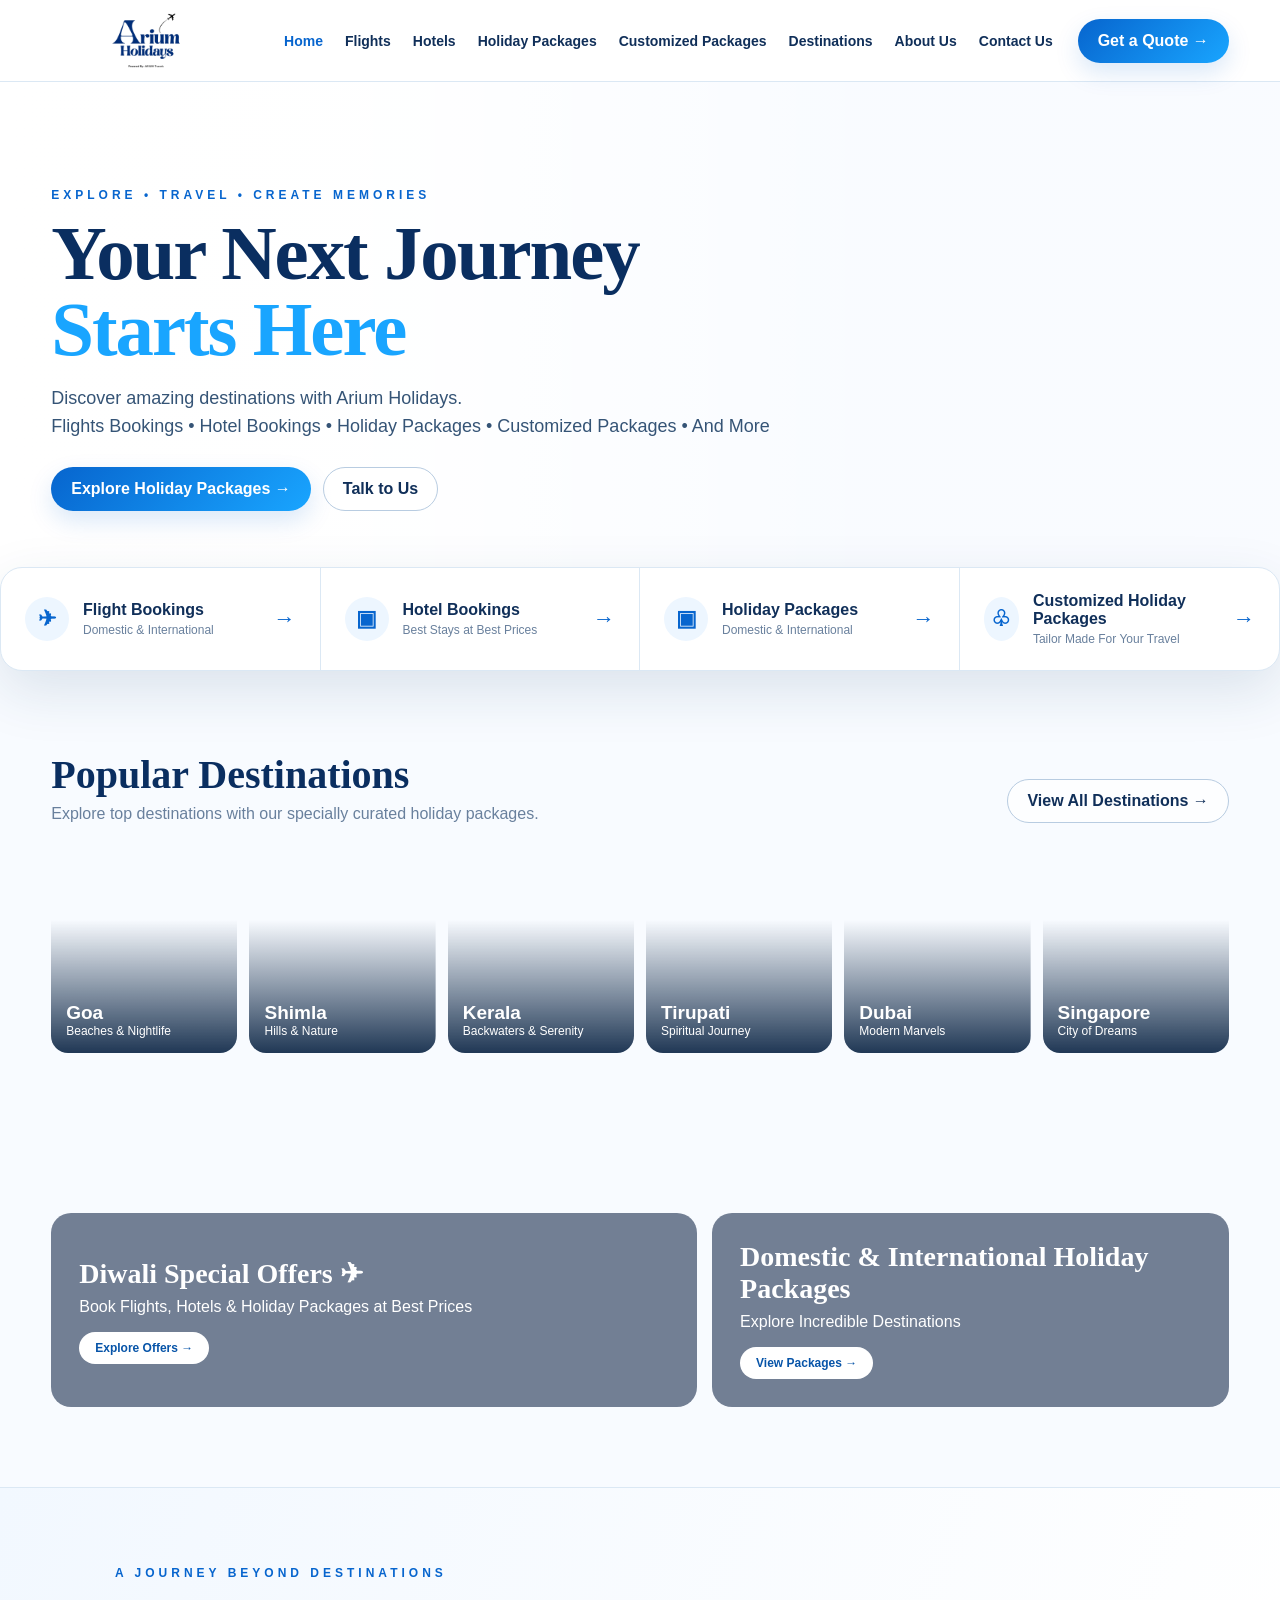
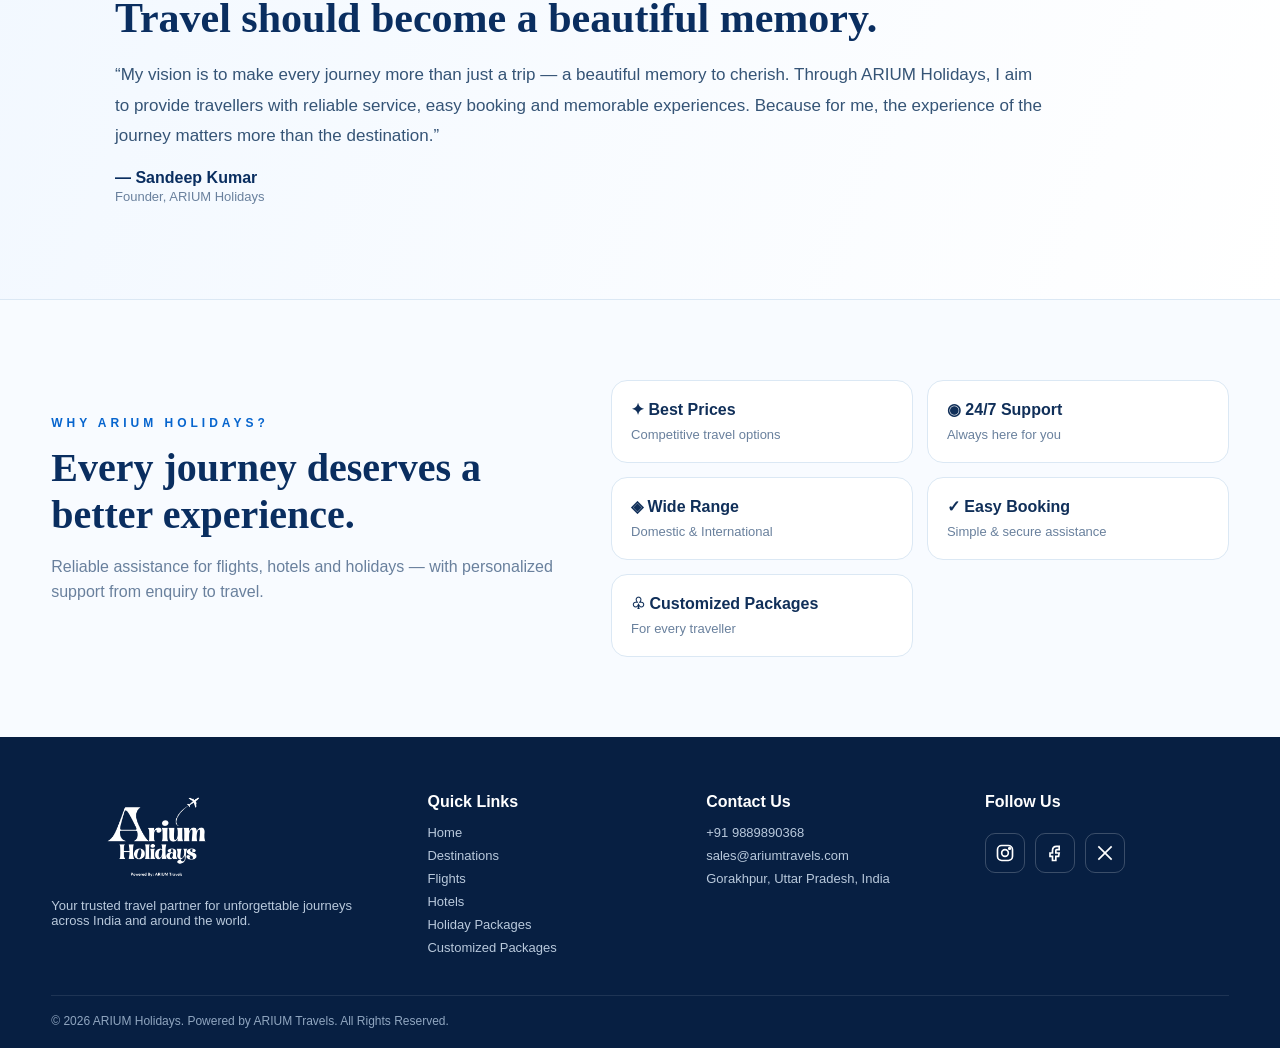
==== commit 1b1fd5cd: "Add files via upload" ====
--- a/index.html
+++ b/index.html
@@ -85,7 +85,7 @@
     <div>
       <p class="eyebrow">A JOURNEY BEYOND DESTINATIONS</p>
       <h2>Travel should become a beautiful memory.</h2>
-      <p class="founder-copy">“मेरा सपना है कि हर सफ़र सिर्फ़ एक यात्रा न हो, बल्कि एक खूबसूरत याद बनकर रह जाए। ARIUM Holidays के ज़रिए मैं यात्रियों को भरोसेमंद सेवा, आसान बुकिंग और बेहतरीन अनुभव देना चाहता हूँ। क्योंकि मेरे लिए मंज़िल से ज़्यादा मायने रखता है—सफ़र का अनुभव।”</p>
+      <p class="founder-copy">“My vision is to make every journey more than just a trip — a beautiful memory to cherish. Through ARIUM Holidays, I aim to provide travellers with reliable service, easy booking and memorable experiences. Because for me, the experience of the journey matters more than the destination.”</p>
       <p class="signature">— Sandeep Kumar<br><span>Founder, ARIUM Holidays</span></p>
     </div>
   </div>
--- a/style.css
+++ b/style.css
@@ -1 +1 @@
-:root{--blue:#0765ce;--blue2:#19a5ff;--navy:#082653;--ink:#102f59;--muted:#69809d;--line:#dbe8f4;--bg:#f8fbff}*{box-sizing:border-box}html{scroll-behavior:smooth}body{margin:0;font-family:Inter,Arial,sans-serif;color:var(--ink);background:var(--bg)}a{text-decoration:none;color:inherit}.container{width:min(1240px,92%);margin:auto}.site-header{height:82px;background:#fff;border-bottom:1px solid var(--line);position:sticky;top:0;z-index:20}.nav{height:100%;display:flex;align-items:center;gap:25px}.brand img{width:190px;height:72px;object-fit:contain}.nav-links{display:flex;gap:22px;align-items:center;margin-left:auto;font-size:14px;font-weight:700}.nav-links a:hover,.nav-links .active{color:var(--blue)}.quote-btn,.primary-btn{display:inline-block;background:linear-gradient(135deg,var(--blue),var(--blue2));color:#fff;padding:13px 20px;border-radius:999px;font-weight:800;box-shadow:0 10px 25px #0765ce26}.menu-toggle{display:none;border:0;background:none;font-size:24px}.hero{min-height:535px;display:flex;align-items:center;background:linear-gradient(90deg,#fff 0%,#ffffffeb 32%,#ffffff1a 67%),url('https://images.unsplash.com/photo-1507525428034-b723cf961d3e?auto=format&fit=crop&w=2200&q=85') center/cover}.hero-content{padding:70px 0}.eyebrow{font-size:12px;font-weight:800;letter-spacing:4px;color:var(--blue);margin:0 0 14px}.hero h1,.destination-hero h1{font:700 clamp(48px,6vw,78px)/.98 Georgia,serif;letter-spacing:-2px;color:#0a2e60;margin:0 0 18px}.hero h1 span,.destination-hero h1 span{color:var(--blue2)}.hero-text{font-size:18px;line-height:1.55;color:#355476}.actions{display:flex;gap:12px;margin-top:26px;flex-wrap:wrap}.secondary-btn,.outline-btn{display:inline-block;padding:12px 19px;border:1px solid #b8cce1;border-radius:999px;background:#ffffffc9;font-weight:800}.service-wrap{margin-top:-50px;position:relative;z-index:3}.services{background:#fff;border:1px solid var(--line);border-radius:22px;box-shadow:0 20px 55px #173e6720;display:grid;grid-template-columns:repeat(4,1fr);overflow:hidden}.service-card{display:flex;align-items:center;gap:14px;padding:24px;border-right:1px solid var(--line)}.service-card:last-child{border:0}.service-card:hover{background:#f5faff}.service-icon{width:44px;height:44px;border-radius:50%;display:grid;place-items:center;background:#edf6ff;color:var(--blue);font-size:22px;font-weight:900}.service-card b{display:block}.service-card small{display:block;color:var(--muted);font-size:12px;margin-top:4px}.service-card>span{margin-left:auto;color:var(--blue);font-size:22px}.section{padding:80px 0}.section h2,.why h2{font:700 40px Georgia,serif;color:#0a2e60;margin:0 0 7px}.section-head{display:flex;justify-content:space-between;align-items:end;margin-bottom:25px}.section-head p{color:var(--muted);margin:0}.destination-grid{display:grid;grid-template-columns:repeat(6,1fr);gap:12px}.destination-card,.large-dest{min-height:205px;border-radius:17px;overflow:hidden;position:relative;background-image:linear-gradient(transparent 35%,#001b3cde),var(--bg);background-size:cover;background-position:center;display:flex;flex-direction:column;justify-content:end;padding:15px;color:#fff}.destination-card strong,.large-dest b{font-size:19px}.destination-card small,.large-dest small{font-size:12px}.offer-grid{display:grid;grid-template-columns:1.25fr 1fr;gap:15px}.offer{min-height:175px;border-radius:20px;padding:28px;background-size:cover;background-position:center;position:relative;overflow:hidden;color:#fff;display:flex;align-items:center}.offer:before{content:"";position:absolute;inset:0;background:#071b3d8c}.offer>div{position:relative;z-index:1}.offer h3{font:700 28px Georgia,serif;margin:0 0 8px}.offer p{margin:0 0 16px}.offer a{display:inline-block;background:#fff;color:#0754a8;padding:9px 16px;border-radius:999px;font-size:12px;font-weight:800}.offer-diwali{background-image:url('https://images.unsplash.com/photo-1606787366850-de6330128bfc?auto=format&fit=crop&w=1200&q=85')}.offer-domestic{background-image:url('https://images.unsplash.com/photo-1507525428034-b723cf961d3e?auto=format&fit=crop&w=1200&q=85')}.founder{padding:78px 0;background:linear-gradient(110deg,#f2f8ff,#fff);border-top:1px solid var(--line);border-bottom:1px solid var(--line)}.founder-inner{max-width:1050px}.founder h2{font:700 42px Georgia,serif;margin:0 0 18px;color:#0a2e60}.founder-copy{font-size:17px;line-height:1.8;color:#355476;max-width:930px}.signature{font-weight:800;color:#0a2e60}.signature span{font-size:13px;color:var(--muted);font-weight:500}.why{display:grid;grid-template-columns:1fr 1.2fr;gap:45px;align-items:center}.why>div>p:not(.eyebrow){color:var(--muted);line-height:1.6}.benefits{display:grid;grid-template-columns:repeat(2,1fr);gap:14px}.benefits div{background:#fff;border:1px solid var(--line);border-radius:16px;padding:19px}.benefits b{display:block;margin-bottom:6px}.benefits span{font-size:13px;color:var(--muted)}footer{background:#071f42;color:#fff;padding:48px 0 20px}.footer-grid{display:grid;grid-template-columns:1.4fr 1fr 1fr 1fr;gap:35px}.footer-logo{width:210px;height:100px;object-fit:contain;filter:brightness(0) invert(1)}footer p,footer a,footer span{color:#b9c9dc;font-size:13px;display:block;margin:8px 0}footer h4{margin:8px 0 14px}.social{display:flex;gap:10px;margin-top:14px}.social a{width:40px;height:40px;border:1px solid #ffffff35;border-radius:10px;display:grid;place-items:center;color:#fff;font-weight:900}.social svg{width:20px;height:20px;fill:none;stroke:#fff;stroke-width:2}.copyright{border-top:1px solid #ffffff18;margin-top:32px;padding-top:18px;color:#90a6c0;font-size:12px}.destination-hero{padding:100px 0 85px;background:linear-gradient(90deg,#fff,#ffffffd9),url('https://images.unsplash.com/photo-1501785888041-af3ef285b470?auto=format&fit=crop&w=2000&q=85') center/cover}.destination-hero p:last-child{font-size:18px;color:var(--muted)}.all-destinations{display:grid;grid-template-columns:repeat(4,1fr);gap:16px;margin-top:25px}.large-dest{height:230px}.international-title{margin-top:70px!important}.center-cta{text-align:center;margin-top:40px}@media(max-width:1000px){.nav-links{display:none}.menu-toggle{display:block;margin-left:auto}.services{grid-template-columns:1fr 1fr}.service-card:nth-child(2){border-right:0}.destination-grid{grid-template-columns:repeat(3,1fr)}.footer-grid{grid-template-columns:1fr 1fr}.why{grid-template-columns:1fr}.all-destinations{grid-template-columns:repeat(2,1fr)}}@media(max-width:620px){.site-header{height:70px}.brand img{width:145px;height:62px}.quote-btn{padding:10px 13px;font-size:12px}.hero{min-height:560px}.hero-content{padding:55px 0}.hero h1{font-size:48px}.services,.offer-grid,.footer-grid{grid-template-columns:1fr}.service-card{border-right:0;border-bottom:1px solid var(--line)}.destination-grid{grid-template-columns:repeat(2,1fr)}.destination-card{min-height:175px}.section{padding:60px 0}.section-head{display:block}.outline-btn{margin-top:15px}.benefits{grid-template-columns:1fr}.all-destinations{grid-template-columns:1fr}.destination-hero h1{font-size:48px}}
+:root{--blue:#0765ce;--blue2:#19a5ff;--navy:#082653;--ink:#102f59;--muted:#69809d;--line:#dbe8f4;--bg:#f8fbff}*{box-sizing:border-box}html{scroll-behavior:smooth}body{margin:0;font-family:Inter,Arial,sans-serif;color:var(--ink);background:var(--bg)}a{text-decoration:none;color:inherit}.container{width:min(1240px,92%);margin:auto}.site-header{height:82px;background:#fff;border-bottom:1px solid var(--line);position:sticky;top:0;z-index:20}.nav{height:100%;display:flex;align-items:center;gap:25px}.brand img{width:190px;height:72px;object-fit:contain;display:block;background:transparent}.nav-links{display:flex;gap:22px;align-items:center;margin-left:auto;font-size:14px;font-weight:700}.nav-links a:hover,.nav-links .active{color:var(--blue)}.quote-btn,.primary-btn{display:inline-block;background:linear-gradient(135deg,var(--blue),var(--blue2));color:#fff;padding:13px 20px;border-radius:999px;font-weight:800;box-shadow:0 10px 25px #0765ce26}.menu-toggle{display:none;border:0;background:none;font-size:24px}.hero{min-height:535px;display:flex;align-items:center;background:linear-gradient(90deg,#fff 0%,#ffffffeb 32%,#ffffff1a 67%),url('https://images.unsplash.com/photo-1507525428034-b723cf961d3e?auto=format&fit=crop&w=2200&q=85') center/cover}.hero-content{padding:70px 0}.eyebrow{font-size:12px;font-weight:800;letter-spacing:4px;color:var(--blue);margin:0 0 14px}.hero h1,.destination-hero h1{font:700 clamp(48px,6vw,78px)/.98 Georgia,serif;letter-spacing:-2px;color:#0a2e60;margin:0 0 18px}.hero h1 span,.destination-hero h1 span{color:var(--blue2)}.hero-text{font-size:18px;line-height:1.55;color:#355476}.actions{display:flex;gap:12px;margin-top:26px;flex-wrap:wrap}.secondary-btn,.outline-btn{display:inline-block;padding:12px 19px;border:1px solid #b8cce1;border-radius:999px;background:#ffffffc9;font-weight:800}.service-wrap{margin-top:-50px;position:relative;z-index:3}.services{background:#fff;border:1px solid var(--line);border-radius:22px;box-shadow:0 20px 55px #173e6720;display:grid;grid-template-columns:repeat(4,1fr);overflow:hidden}.service-card{display:flex;align-items:center;gap:14px;padding:24px;border-right:1px solid var(--line)}.service-card:last-child{border:0}.service-card:hover{background:#f5faff}.service-icon{width:44px;height:44px;border-radius:50%;display:grid;place-items:center;background:#edf6ff;color:var(--blue);font-size:22px;font-weight:900}.service-card b{display:block}.service-card small{display:block;color:var(--muted);font-size:12px;margin-top:4px}.service-card>span{margin-left:auto;color:var(--blue);font-size:22px}.section{padding:80px 0}.section h2,.why h2{font:700 40px Georgia,serif;color:#0a2e60;margin:0 0 7px}.section-head{display:flex;justify-content:space-between;align-items:end;margin-bottom:25px}.section-head p{color:var(--muted);margin:0}.destination-grid{display:grid;grid-template-columns:repeat(6,1fr);gap:12px}.destination-card,.large-dest{min-height:205px;border-radius:17px;overflow:hidden;position:relative;background-image:linear-gradient(transparent 35%,#001b3cde),var(--bg);background-size:cover;background-position:center;display:flex;flex-direction:column;justify-content:end;padding:15px;color:#fff}.destination-card strong,.large-dest b{font-size:19px}.destination-card small,.large-dest small{font-size:12px}.offer-grid{display:grid;grid-template-columns:1.25fr 1fr;gap:15px}.offer{min-height:175px;border-radius:20px;padding:28px;background-size:cover;background-position:center;position:relative;overflow:hidden;color:#fff;display:flex;align-items:center}.offer:before{content:"";position:absolute;inset:0;background:#071b3d8c}.offer>div{position:relative;z-index:1}.offer h3{font:700 28px Georgia,serif;margin:0 0 8px}.offer p{margin:0 0 16px}.offer a{display:inline-block;background:#fff;color:#0754a8;padding:9px 16px;border-radius:999px;font-size:12px;font-weight:800}.offer-diwali{background-image:url('https://images.unsplash.com/photo-1606787366850-de6330128bfc?auto=format&fit=crop&w=1200&q=85')}.offer-domestic{background-image:url('https://images.unsplash.com/photo-1507525428034-b723cf961d3e?auto=format&fit=crop&w=1200&q=85')}.founder{padding:78px 0;background:linear-gradient(110deg,#f2f8ff,#fff);border-top:1px solid var(--line);border-bottom:1px solid var(--line)}.founder-inner{max-width:1050px}.founder h2{font:700 42px Georgia,serif;margin:0 0 18px;color:#0a2e60}.founder-copy{font-size:17px;line-height:1.8;color:#355476;max-width:930px}.signature{font-weight:800;color:#0a2e60}.signature span{font-size:13px;color:var(--muted);font-weight:500}.why{display:grid;grid-template-columns:1fr 1.2fr;gap:45px;align-items:center}.why>div>p:not(.eyebrow){color:var(--muted);line-height:1.6}.benefits{display:grid;grid-template-columns:repeat(2,1fr);gap:14px}.benefits div{background:#fff;border:1px solid var(--line);border-radius:16px;padding:19px}.benefits b{display:block;margin-bottom:6px}.benefits span{font-size:13px;color:var(--muted)}footer{background:#071f42;color:#fff;padding:48px 0 20px}.footer-grid{display:grid;grid-template-columns:1.4fr 1fr 1fr 1fr;gap:35px}.footer-logo{width:210px;height:105px;object-fit:contain;display:block;background:transparent;filter:brightness(0) invert(1)}footer p,footer a,footer span{color:#b9c9dc;font-size:13px;display:block;margin:8px 0}footer h4{margin:8px 0 14px}.social{display:flex;gap:10px;margin-top:14px}.social a{width:40px;height:40px;border:1px solid #ffffff35;border-radius:10px;display:grid;place-items:center;color:#fff;font-weight:900}.social svg{width:20px;height:20px;fill:none;stroke:#fff;stroke-width:2}.copyright{border-top:1px solid #ffffff18;margin-top:32px;padding-top:18px;color:#90a6c0;font-size:12px}.destination-hero{padding:100px 0 85px;background:linear-gradient(90deg,#fff,#ffffffd9),url('https://images.unsplash.com/photo-1501785888041-af3ef285b470?auto=format&fit=crop&w=2000&q=85') center/cover}.destination-hero p:last-child{font-size:18px;color:var(--muted)}.all-destinations{display:grid;grid-template-columns:repeat(4,1fr);gap:16px;margin-top:25px}.large-dest{height:230px}.international-title{margin-top:70px!important}.center-cta{text-align:center;margin-top:40px}@media(max-width:1000px){.nav-links{display:none}.menu-toggle{display:block;margin-left:auto}.services{grid-template-columns:1fr 1fr}.service-card:nth-child(2){border-right:0}.destination-grid{grid-template-columns:repeat(3,1fr)}.footer-grid{grid-template-columns:1fr 1fr}.why{grid-template-columns:1fr}.all-destinations{grid-template-columns:repeat(2,1fr)}}@media(max-width:620px){.site-header{height:70px}.brand img{width:145px;height:62px}.quote-btn{padding:10px 13px;font-size:12px}.hero{min-height:560px}.hero-content{padding:55px 0}.hero h1{font-size:48px}.services,.offer-grid,.footer-grid{grid-template-columns:1fr}.service-card{border-right:0;border-bottom:1px solid var(--line)}.destination-grid{grid-template-columns:repeat(2,1fr)}.destination-card{min-height:175px}.section{padding:60px 0}.section-head{display:block}.outline-btn{margin-top:15px}.benefits{grid-template-columns:1fr}.all-destinations{grid-template-columns:1fr}.destination-hero h1{font-size:48px}}
